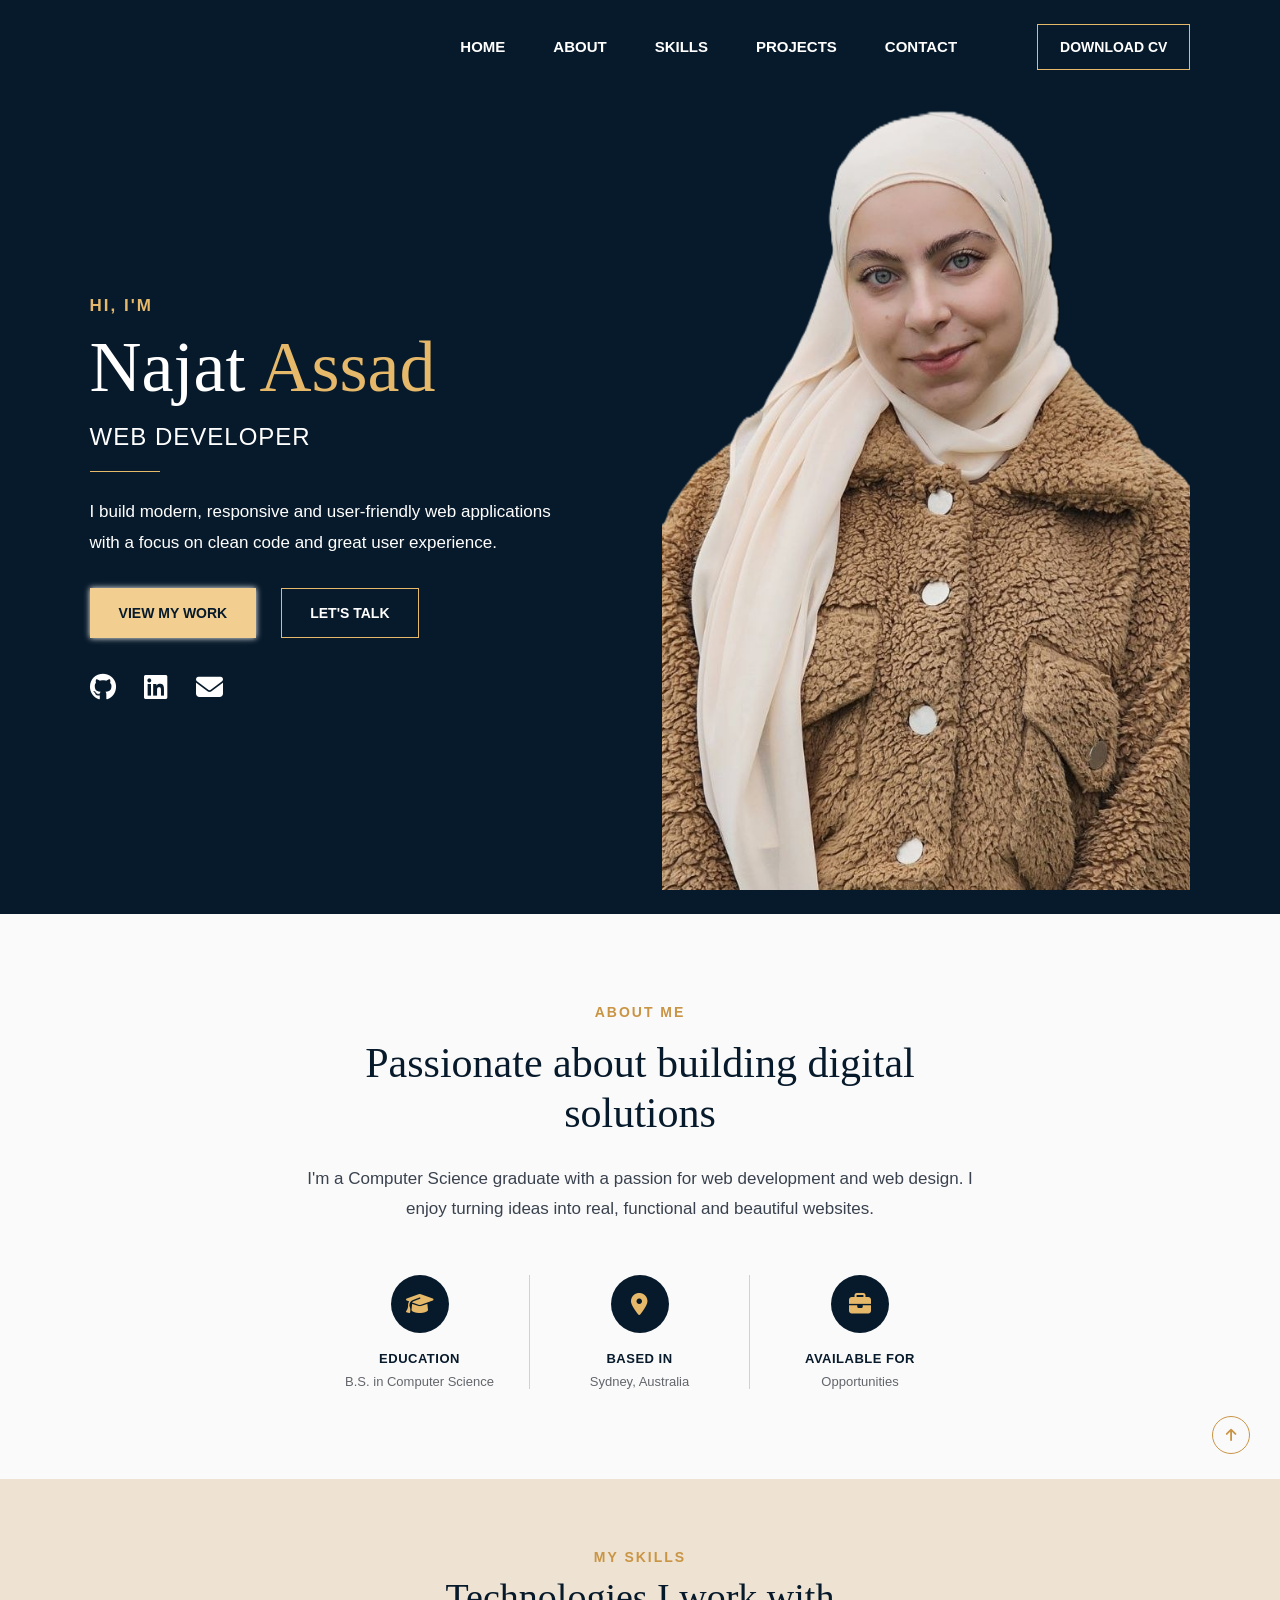
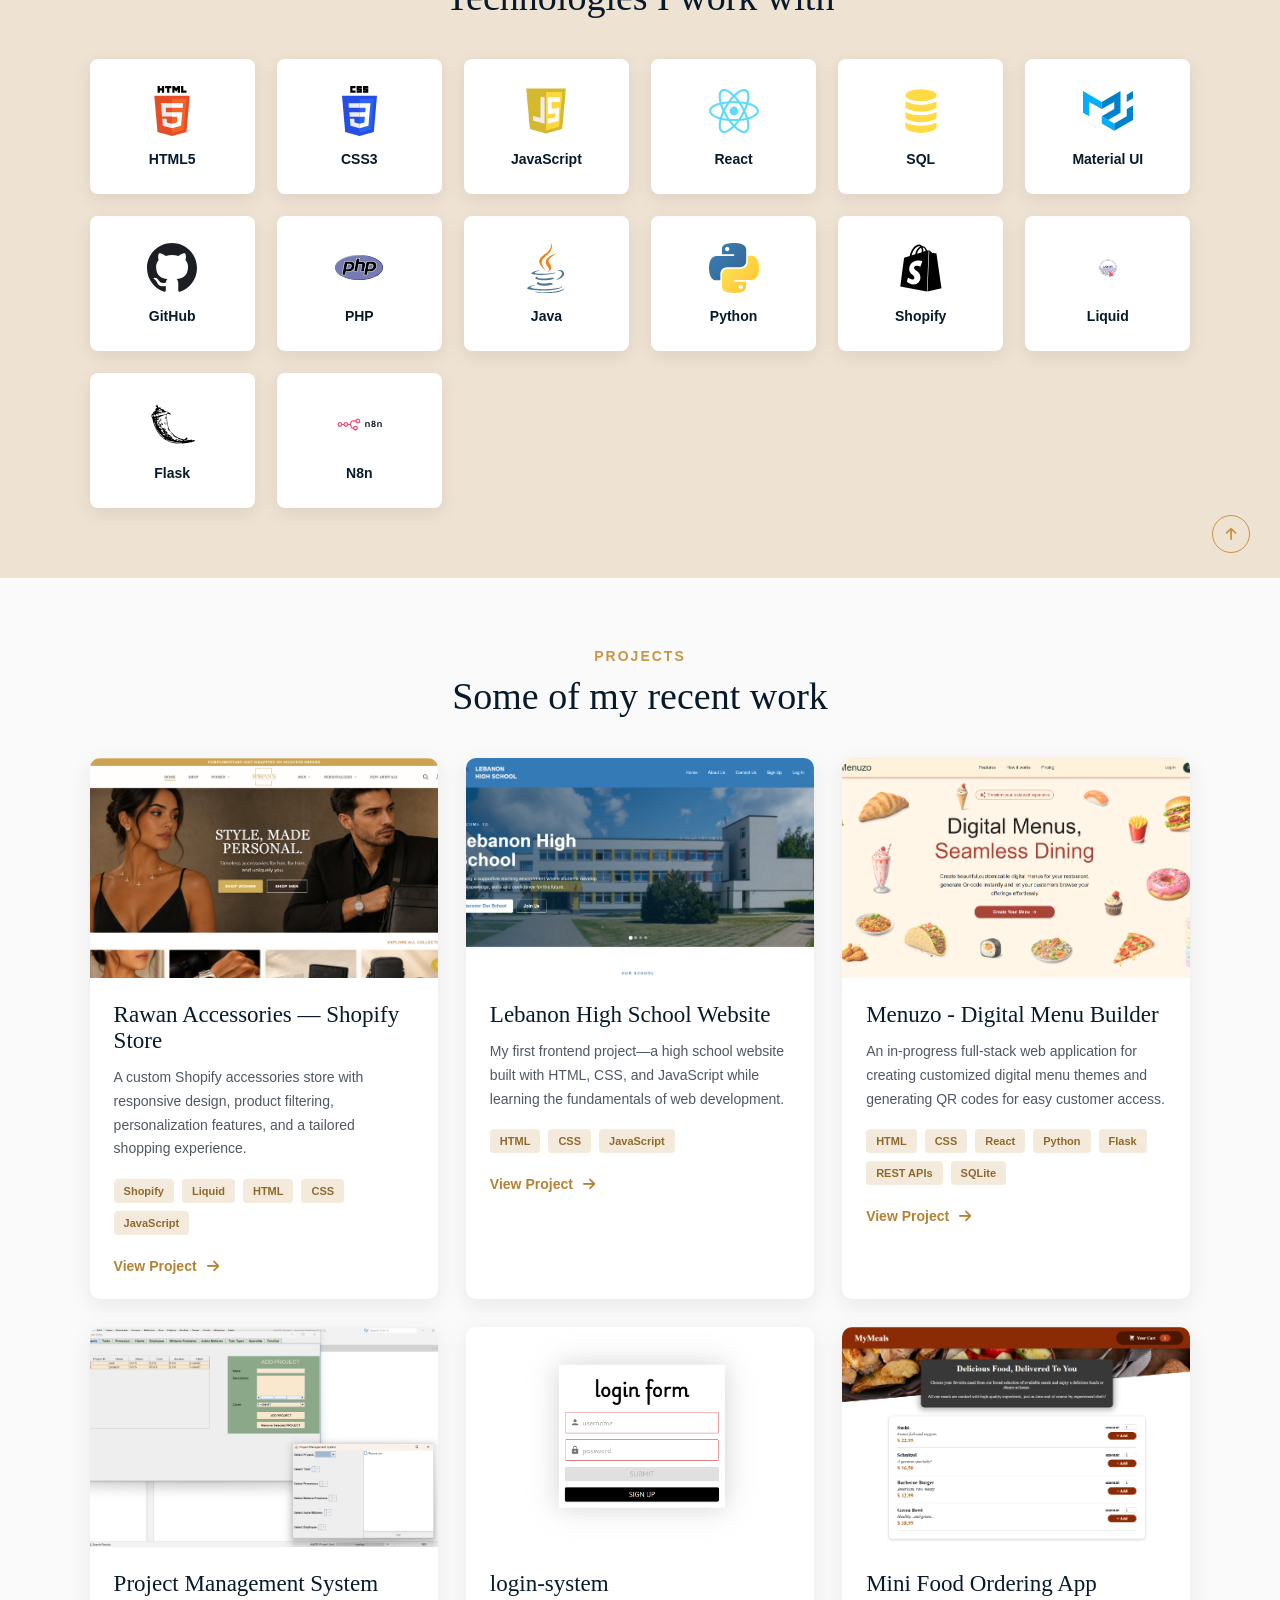
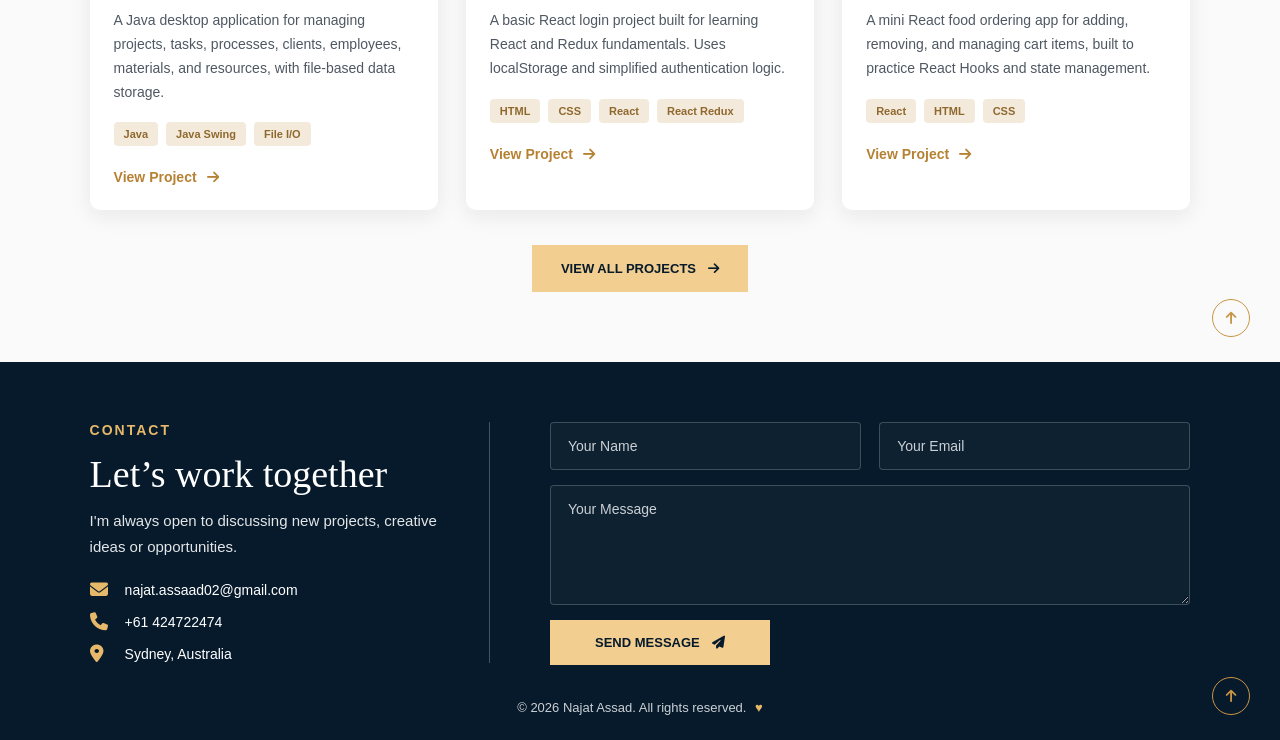
==== index.html @ 1785c4ba "add project" ====
<!DOCTYPE html>
<html lang="en">

<head>
    <meta charset="UTF-8">

    <meta name="viewport" content="width=device-width, initial-scale=1.0">

    <title>Najat Assad | Web Developer</title>

    <link rel="stylesheet" href="css/style.css">

    <link rel="stylesheet" href="https://cdnjs.cloudflare.com/ajax/libs/font-awesome/6.5.2/css/all.min.css">

    <script src="javascript/script.js" defer></script>
</head>

<body>

    <section class="hero" id="home">

        <nav class="navbar">

            <ul class="nav-links" id="navLinks">
                <li><a href="#home">Home</a></li>
                <li><a href="#about">About</a></li>
                <li><a href="#skills">Skills</a></li>
                <li><a href="#projects">Projects</a></li>
                <li><a href="#contact">Contact</a></li>
                <li class="mobile-cv">
                    <a href="assets/cv/Najat-Assad-CV.pdf" class="download-btn" download="Najat-Assad-CV.pdf">
                        Download CV
                    </a>
                </li>


            </ul>


            <a href="assets/cv/Najat-Assad-CV.pdf" class="download-btn desktop-cv" download="Najat-Assad-CV.pdf">
                Download CV
            </a>
            <button class="menu-toggle" id="menuToggle" aria-label="Open navigation menu">
                <i class="fa-solid fa-bars"></i>
            </button>
        </nav>


        <div class="hero-content">

            <div class="hero-text">

                <p class="intro">HI, I'M</p>

                <h1>
                    Najat <span>Assad</span>
                </h1>

                <h2>WEB DEVELOPER</h2>

                <div class="small-line"></div>

                <p class="hero-description">
                    I build modern, responsive and user-friendly
                    web applications with a focus on clean code
                    and great user experience.
                </p>

                <div class="hero-buttons">
                    <a href="#projects">View My Work</a>
                    <a href="#contact">Let's Talk</a>
                </div>

                <div class="social-links">
                    <a href="https://github.com/NajatAssaad" target="_blank" aria-label="GitHub">
                        <i class="fa-brands fa-github"></i>
                    </a>

                    <a href="https://www.linkedin.com/in/najat-assaad-ab8ab7291?utm_source=share&utm_campaign=share_via&utm_content=profile&utm_medium=android_app"
                        target="_blank" aria-label="LinkedIn">
                        <i class="fa-brands fa-linkedin"></i>
                    </a>

                    <a href="mailto:najat.assaad02@gmail.com" aria-label="Email">
                        <i class="fa-solid fa-envelope"></i>
                    </a>
                </div>

            </div>

            <div class="hero-image">
                <img src="assets/images/profile.png" alt="Najat Assad">
            </div>

        </div>

    </section>
    <section class="about" id="about">

        <div class="about-container">

            <p class="section-label">ABOUT ME</p>

            <h2>
                Passionate about building digital solutions
            </h2>

            <p class="about-description">
                I'm a Computer Science graduate with a passion for web development
                and web design. I enjoy turning ideas into real, functional and
                beautiful websites.
            </p>


            <div class="about-info">

                <div class="info-item">
                    <div class="info-icon">
                        <i class="fa-solid fa-graduation-cap"></i>
                    </div>

                    <h3>EDUCATION</h3>

                    <p>B.S. in Computer Science</p>
                </div>


                <div class="info-item">
                    <div class="info-icon">
                        <i class="fa-solid fa-location-dot"></i>
                    </div>

                    <h3>BASED IN</h3>

                    <p>Sydney, Australia</p>
                </div>


                <div class="info-item">
                    <div class="info-icon">
                        <i class="fa-solid fa-briefcase"></i>
                    </div>

                    <h3>AVAILABLE FOR</h3>

                    <p>Opportunities</p>
                </div>

            </div>

        </div>
        <a href="#home" class="back-to-top" aria-label="Back to top">
            <i class="fa-solid fa-arrow-up"></i>
        </a>
    </section>
    <section class="skills" id="skills">

        <div class="skills-container">

            <p class="section-label">MY SKILLS</p>

            <h2>Technologies I work with</h2>

            <div class="skills-grid">

                <div class="skill-card">
                    <img src="assets/logos/HTML5_logo_and_wordmark.svg" alt="HTML logo">
                    <p>HTML5</p>
                </div>

                <div class="skill-card">
                    <img src="assets/logos/CSS3_logo_and_wordmark.svg" alt="CSS logo">
                    <p>CSS3</p>
                </div>

                <div class="skill-card">
                    <img src="assets/logos/javascript.png" alt="JavaScript logo">
                    <p>JavaScript</p>
                </div>

                <div class="skill-card">
                    <img src="assets/logos/React-icon.svg" alt="React logo">
                    <p>React</p>
                </div>

                <div class="skill-card">
                    <img src="assets/logos/sql.svg" alt="SQL logo">
                    <p>SQL</p>
                </div>

                <div class="skill-card">
                    <img src="assets/logos/material-ui.svg" alt="Material UI logo">
                    <p>Material UI</p>
                </div>

                <div class="skill-card">
                    <img src="assets/logos/github.svg" alt="GitHub logo">
                    <p>GitHub</p>
                </div>

                <div class="skill-card">
                    <img src="assets/logos/PHP.svg" alt="PHP logo">
                    <p>PHP</p>
                </div>

                <div class="skill-card">
                    <img src="assets/logos/java.svg" alt="Java logo">
                    <p>Java</p>
                </div>

                <div class="skill-card">
                    <img src="assets/logos/Python.svg" alt="Python logo">
                    <p>Python</p>
                </div>

                <div class="skill-card">
                    <img src="assets/logos/shopify.svg" alt="Shopify logo">
                    <p>Shopify</p>
                </div>
                <div class="skill-card">
                    <img src="assets/logos/liquid.png" alt="Flask logo">
                    <p>Liquid</p>
                </div>
                <div class="skill-card">
                    <img src="assets/logos/Flask.svg" alt="Flask logo">
                    <p>Flask</p>
                </div>
                <div class="skill-card">
                    <img src="assets/logos/N8n.svg" alt="Flask logo">
                    <p>N8n</p>
                </div>


            </div>

        </div>
        <a href="#home" class="back-to-top" aria-label="Back to top">
            <i class="fa-solid fa-arrow-up"></i>
        </a>
    </section>
    <section class="projects" id="projects">

        <div class="projects-container">

            <p class="section-label">PROJECTS</p>

            <h2>Some of my recent work</h2>


            <div class="projects-grid">


                <article class="project-card">

                    <div class="project-image">
                        <img src="assets/images/projects/rawan.png" alt="Project name website preview">
                    </div>

                    <div class="project-content">

                        <h3>Rawan Accessories — Shopify Store</h3>

                        <p class="project-description">
                            A custom Shopify accessories store with responsive design, product filtering,
                            personalization features, and a tailored shopping experience.
                        </p>

                        <div class="project-technologies">
                            <span>Shopify</span>
                            <span>Liquid</span>
                            <span>HTML</span>
                            <span>CSS</span>
                            <span>JavaScript</span>
                        </div>

                        <a href="https://rawans-accessories-pcpd6wc5.myshopify.com/" class="project-link"
                            target="_blank">
                            View Project
                            <i class="fa-solid fa-arrow-right"></i>
                        </a>

                    </div>

                </article>

                <article class="project-card">

                    <div class="project-image">
                        <img src="assets/images/projects/Lebanon High School.png" alt="Project name website preview">
                    </div>

                    <div class="project-content">

                        <h3>Lebanon High School Website</h3>

                        <p class="project-description">
                            My first frontend project—a high school website built with HTML, CSS, and JavaScript while
                            learning the fundamentals of web development.
                        </p>

                        <div class="project-technologies">
                            <span>HTML</span>
                            <span>CSS</span>
                            <span>JavaScript</span>
                        </div>

                        <a href="https://najatassaad.github.io/LHS-project/" class="project-link" target="_blank">
                            View Project
                            <i class="fa-solid fa-arrow-right"></i>
                        </a>

                    </div>

                </article>

                <article class="project-card">

                    <div class="project-image">
                        <img src="assets/images/projects/menuzo.png" alt="Project name website preview">
                    </div>

                    <div class="project-content">

                        <h3>Menuzo - Digital Menu Builder</h3>

                        <p class="project-description">
                            An in-progress full-stack web application for creating customized digital menu themes and
                            generating QR codes for easy customer access.
                        </p>

                        <div class="project-technologies">
                            <span>HTML</span>
                            <span>CSS</span>
                            <span>React</span>
                            <span>Python</span>
                            <span>Flask</span>
                            <span>REST APIs</span>
                            <span>SQLite</span>
                        </div>

                        <a href="https://github.com/NajatAssaad/Menuzo" class="project-link" target="_blank">
                            View Project
                            <i class="fa-solid fa-arrow-right"></i>
                        </a>

                    </div>

                </article>
                <article class="project-card">

                    <div class="project-image">
                        <img src="assets/images/projects/project managment java.png" alt="Project name website preview">
                    </div>

                    <div class="project-content">

                        <h3>Project Management System</h3>

                        <p class="project-description">
                            A Java desktop application for managing projects, tasks, processes, clients, employees,
                            materials, and resources, with file-based data storage.
                        </p>

                        <div class="project-technologies">
                            <span>Java</span>
                            <span>Java Swing</span>
                            <span>File I/O</span>
                        </div>

                        <a href="https://github.com/NajatAssaad/project-management-system-java" class="project-link"
                            target="_blank">
                            View Project
                            <i class="fa-solid fa-arrow-right"></i>
                        </a>

                    </div>

                </article>
                <article class="project-card">

                    <div class="project-image">
                        <img src="assets/images/projects/login-system.png" alt="Project name website preview">
                    </div>

                    <div class="project-content">

                        <h3>login-system</h3>

                        <p class="project-description">
                            A basic React login project built for learning React and Redux fundamentals. Uses
                            localStorage and simplified authentication logic.
                        </p>

                        <div class="project-technologies">
                            <span>HTML</span>
                            <span>CSS</span>
                            <span>React</span>
                            <span>React Redux</span>
                        </div>

                        <a href="https://github.com/NajatAssaad/login-system" class="project-link" target="_blank">
                            View Project
                            <i class="fa-solid fa-arrow-right"></i>
                        </a>

                    </div>

                </article>
                <article class="project-card">

                    <div class="project-image">
                        <img src="assets/images/projects/Mini Food Ordering App.png" alt="Project name website preview">
                    </div>

                    <div class="project-content">

                        <h3>Mini Food Ordering App</h3>

                        <p class="project-description">
                            A mini React food ordering app for adding, removing, and managing cart items, built to
                            practice React Hooks and state management.
                        </p>

                        <div class="project-technologies">
                            <span>React</span>
                            <span>HTML</span>
                            <span>CSS</span>
                        </div>

                        <a href="https://github.com/NajatAssaad/react-food-ordering-app-practice" class="project-link"
                            target="_blank">
                            View Project
                            <i class="fa-solid fa-arrow-right"></i>
                        </a>

                    </div>

                </article>
            </div>


            <div class="all-projects">
                <a href="https://github.com/NajatAssaad">
                    View All Projects
                    <i class="fa-solid fa-arrow-right"></i>
                </a>
            </div>

        </div>
        <a href="#home" class="back-to-top" aria-label="Back to top">
            <i class="fa-solid fa-arrow-up"></i>
        </a>
    </section>
    <footer class="footer" id="contact">

        <div class="footer-container">

            <div class="footer-content">

                <div class="contact-info">

                    <p class="section-label">CONTACT</p>

                    <h2>Let’s work together</h2>

                    <p class="contact-description">
                        I'm always open to discussing new projects,
                        creative ideas or opportunities.
                    </p>

                    <div class="contact-details">

                        <p>
                            <i class="fa-solid fa-envelope"></i>
                            <a href="mailto:YOUR_EMAIL">najat.assaad02@gmail.com</a>
                        </p>

                        <p>
                            <i class="fa-solid fa-phone"></i>
                            <a href="tel:YOUR_PHONE">+61 424722474</a>
                        </p>

                        <p>
                            <i class="fa-solid fa-location-dot"></i>
                            Sydney, Australia
                        </p>

                    </div>

                </div>


                <div class="contact-form-wrapper">

                    <form class="contact-form" action="https://formspree.io/f/moeaddvk" method="POST">

                        <div class="form-row">

                            <input type="text" name="name" placeholder="Your Name" required>

                            <input type="email" name="email" placeholder="Your Email" required>

                        </div>

                        <textarea name="message" placeholder="Your Message" required></textarea>

                        <button type="submit">
                            Send Message
                            <i class="fa-solid fa-paper-plane"></i>
                        </button>

                    </form>

                </div>

            </div>


            <div class="footer-bottom">

                <p>
                    © 2026 Najat Assad. All rights reserved.
                    <span>♥</span>
                </p>

            </div>

        </div>
        <a href="#home" class="back-to-top" aria-label="Back to top">
            <i class="fa-solid fa-arrow-up"></i>
        </a>
    </footer>
</body>

</html>
---- css/style.css ----
/* =========================
   GLOBAL
========================= */

* {
    margin: 0;
    padding: 0;
    box-sizing: border-box;
}

html {
    scroll-behavior: smooth;
}

body {
    font-family: Arial, sans-serif;
}

a {
    text-decoration: none;
    color: inherit;
}


/* =========================
   HERO SECTION
========================= */

.hero {
    min-height: 100vh;
    background: #071a2b;
    padding: 24px 7%;
}


/* =========================
   NAVBAR
========================= */

.navbar {
    display: flex;
    justify-content: space-between;
    align-items: center;
    max-width: 1300px;
    margin: 0 auto;
}

.nav-links {
    display: flex;
    align-items: center;
    gap: 48px;
    list-style: none;
    margin-left: auto;
    margin-right: 80px;
}

.nav-links a {
    position: relative;
    font-size: 15px;
    font-weight: 600;
    text-transform: uppercase;
    color: white;
    padding-bottom: 10px;
    transition: color 0.3s ease;
}

.nav-links a:hover {
    color: #e6b86a;
}

/* underline animation */

.nav-links a::after {
    content: "";
    position: absolute;
    left: 0;
    bottom: 0;
    width: 0;
    height: 2px;
    background: #e6b86a;
    transition: width 0.3s ease;
}

.nav-links a:hover::after {
    width: 100%;
}


/* =========================
   DOWNLOAD CV BUTTON
========================= */

.download-btn {
    border: 1px solid #e6b86a;
    padding: 14px 22px;
    font-size: 14px;
    font-weight: 600;
    text-transform: uppercase;
    color: white;
    transition: background-color 0.3s ease, color 0.3s ease;
}

.download-btn:hover {
    background: #e6b86a;
    color: #071a2b;
}


/* =========================
   HERO CONTENT
========================= */

.hero-content {
    max-width: 1300px;
    margin: 40px auto 0;
    display: flex;
    justify-content: space-between;
    align-items: center;
    min-height: calc(100vh - 120px);
}


/* =========================
   HERO TEXT
========================= */

.hero-text {
    width: 47%;
    color: #ffff;
}

.intro {
    color: #e6b86a;
    font-size: 17px;
    font-weight: 600;
    letter-spacing: 2px;
    margin-bottom: 15px;
}

.hero-text h1 {
    font-family: Georgia, serif;
    font-size: 72px;
    font-weight: 500;
    line-height: 1;
    margin-bottom: 20px;
}

.hero-text h1 span {
    color: #e6b86a;
}

.hero-text h2 {
    font-size: 24px;
    font-weight: 500;
    letter-spacing: 1px;
    margin-bottom: 20px;
}

.small-line {
    width: 70px;
    height: 1px;
    background: #e6b86a;
    margin-bottom: 25px;
}

.hero-description {
    max-width: 480px;
    font-size: 17px;
    line-height: 1.8;
    margin-bottom: 30px;
}


/* =========================
   HERO BUTTONS
========================= */

.hero-buttons {
    display: flex;
    align-items: center;
    gap: 25px;
    margin-bottom: 35px;
}

.hero-buttons a {
    padding: 16px 28px;
    font-size: 14px;
    font-weight: 600;
    text-transform: uppercase;
    transition:
        background-color 0.3s ease,
        color 0.3s ease,
        transform 0.3s ease;
}


/* first button */

.hero-buttons a:first-child {
    background: #f2cf91;
    color: #071a2b;
    border: 1px solid #f2cf91;
    box-shadow: 0px 0px 6px 0px white;
}

.hero-buttons a:first-child:hover {
    background: #e6b86a;
    transform: translateY(-2px);
}


/* second button */

.hero-buttons a:last-child {
    border: 1px solid #e6b86a;
}

.hero-buttons a:last-child:hover {
    background: #e6b86a;
    color: #071a2b;

    transform: translateY(-2px);
}


/* =========================
   SOCIAL LINKS
========================= */

.social-links {
    display: flex;
    align-items: center;
    gap: 28px;
}

.social-links a {
    font-size: 27px;
    transition: color 0.3s ease, transform 0.3s ease;
}

.social-links a:hover {
    color: #e6b86a;
    transform: translateY(-3px);
}

/* =========================
   HERO IMAGE
========================= */

.hero-image {
    width: 48%;
    display: flex;
    justify-content: flex-end;
    align-items: flex-end;
    align-self: stretch;
}

.hero-image img {
    width: 100%;
    max-width: 590px;
    height: 100%;
    object-fit: cover;
    object-position: center top;
    display: block;
}

.menu-toggle {
    display: none;
}

.mobile-cv {
    display: none;
}


/* =========================
   ABOUT
========================= */

.about {
    background-color: #fbfafa;
    color: #071a2b;
    padding: 90px 7%;
}

.about-container {
    max-width: 900px;
    margin: 0 auto;
    text-align: center;
}


/* ABOUT LABEL */

.section-label {
    color: #c99545;
    font-size: 14px;
    font-weight: 600;
    letter-spacing: 2px;
    margin-bottom: 18px;
}


/* ABOUT HEADING */

.about h2 {
    max-width: 700px;
    margin: 0 auto 25px;
    font-family: Georgia, serif;
    font-size: 42px;
    font-weight: 500;
    line-height: 1.2;
}


/* DESCRIPTION */

.about-description {
    max-width: 700px;
    margin: 0 auto 50px;
    font-size: 17px;
    line-height: 1.8;
    color: #39424e;
}


/* =========================
   ABOUT INFORMATION
========================= */

.about-info {
    display: flex;
    justify-content: center;
    align-items: stretch;
}

.info-item {
    width: 220px;
    padding: 0 30px;
}


/* DIVIDERS */

.info-item:not(:last-child) {
    border-right: 1px solid #d8d0c4;
}


/* ICON CIRCLE */

.info-icon {
    width: 58px;
    height: 58px;
    margin: 0 auto 18px;
    display: flex;
    justify-content: center;
    align-items: center;
    background-color: #071a2b;
    color: #e6b86a;
    border-radius: 50%;
    font-size: 22px;
}


/* INFORMATION TEXT */

.info-item h3 {
    font-size: 13px;
    letter-spacing: 0.5px;
    margin-bottom: 8px;
}

.info-item p {
    font-size: 13px;
    color: #62666c;
}

/* =========================
   SKILLS SECTION
========================= */

.skills {
    background-color: #eee2d2;
    color: #071a2b;
    padding: 70px 7%;
}

.skills-container {
    max-width: 1200px;
    margin: 0 auto;
    text-align: center;
}


/* =========================
   SKILLS HEADING
========================= */

.skills .section-label {
    color: #c99545;
    font-size: 14px;
    font-weight: 600;
    letter-spacing: 2px;
    margin-bottom: 10px;
}

.skills h2 {
    font-family: Georgia, serif;
    font-size: 38px;
    font-weight: 500;
    margin-bottom: 40px;
}


/* =========================
   SKILLS GRID
========================= */

.skills-grid {
    display: grid;
    grid-template-columns: repeat(6, 1fr);
    gap: 22px;
}


/* =========================
   SKILL CARD
========================= */

.skill-card {
    min-height: 135px;
    background-color: #ffffff;
    border-radius: 8px;
    padding: 20px 15px;
    display: flex;
    flex-direction: column;
    justify-content: center;
    align-items: center;
    gap: 15px;
    box-shadow: 0 5px 18px rgba(7, 26, 43, 0.08);
    transition: transform 0.3s ease, box-shadow 0.3s ease;
}


/* CARD HOVER */

.skill-card:hover {
    transform: translateY(-6px);
    box-shadow: 0 10px 25px rgba(7, 26, 43, 0.15);
}


/* =========================
   TECHNOLOGY LOGOS
========================= */

.skill-card img {
    width: 50px;
    height: 50px;
    object-fit: contain;
    display: block;
}


/* =========================
   TECHNOLOGY NAME
========================= */

.skill-card p {
    color: #071a2b;
    font-size: 14px;
    font-weight: 600;
    margin: 0;
}

/* =========================
   PROJECTS
========================= */

.projects {
    background-color: #fbfafa;
    color: #071a2b;
    padding: 70px 7%;
}

.projects-container {
    max-width: 1200px;
    margin: 0 auto;
    text-align: center;
}


/* =========================
   PROJECTS HEADING
========================= */

.projects .section-label {
    margin-bottom: 10px;
}

.projects h2 {
    font-family: Georgia, serif;
    font-size: 38px;
    font-weight: 500;
    margin-bottom: 40px;
}


/* =========================
   PROJECTS GRID
========================= */

.projects-grid {
    display: grid;
    grid-template-columns: repeat(3, 1fr);
    gap: 28px;
    text-align: left;
}

/* =========================
   PROJECT CARD
========================= */

.project-card {
    background-color: #ffffff;
    border-radius: 10px;
    overflow: hidden;
    box-shadow: 0 6px 22px rgba(7, 26, 43, 0.08);
    transition: transform 0.3s ease, box-shadow 0.3s ease;
}

.project-card:hover {
    transform: translateY(-6px);
    box-shadow: 0 12px 30px rgba(7, 26, 43, 0.14);
}


/* =========================
   PROJECT IMAGE
========================= */

.project-image {
    width: 100%;
    height: 220px;
    overflow: hidden;
}

.project-image img {
    width: 100%;
    height: 100%;
    object-fit: cover;
    display: block;
    transition: transform 0.4s ease;
}

.project-card:hover .project-image img {
    transform: scale(1.04);
}


/* =========================
   PROJECT CONTENT
========================= */

.project-content {
    padding: 24px;
}

.project-content h3 {
    font-family: Georgia, serif;
    font-size: 23px;
    font-weight: 500;
    margin-bottom: 12px;
}

.project-description {
    color: #4f5862;
    font-size: 14px;
    line-height: 1.7;
    margin-bottom: 18px;
}


/* =========================
   TECHNOLOGIES
========================= */

.project-technologies {
    display: flex;
    flex-wrap: wrap;
    gap: 8px;
    margin-bottom: 22px;
}

.project-technologies span {
    background-color: #f3eadc;
    color: #8f682d;
    padding: 6px 10px;
    border-radius: 4px;
    font-size: 11px;
    font-weight: 600;
}


/* =========================
   VIEW PROJECT
========================= */

.project-link {
    display: inline-flex;
    align-items: center;
    gap: 10px;
    color: #b68132;
    font-size: 14px;
    font-weight: 600;
    transition: color 0.3s ease;
}

.project-link i {
    transition: transform 0.3s ease;
}

.project-link:hover {
    color: #071a2b;
}

.project-link:hover i {
    transform: translateX(5px);
}


/* =========================
   VIEW ALL PROJECTS
========================= */

.all-projects {
    margin-top: 35px;
}

.all-projects a {
    display: inline-flex;
    align-items: center;
    gap: 12px;
    background-color: #f2cf91;
    color: #071a2b;
    padding: 15px 28px;
    font-size: 13px;
    font-weight: 600;
    text-transform: uppercase;
    border: 1px solid #f2cf91;
    transition: background-color 0.3s ease, transform 0.3s ease;
}

.all-projects a:hover {
    background-color: #e6b86a;
    transform: translateY(-2px);
}

.all-projects i {
    transition: transform 0.3s ease;
}

.all-projects a:hover i {
    transform: translateX(4px);
}

/* =========================
   FOOTER / CONTACT
========================= */

.footer {
    background-color: #071a2b;
    color: white;
    padding: 60px 7% 25px;
}

.footer-container {
    max-width: 1200px;
    margin: 0 auto;
}

/* =========================
   FOOTER CONTENT
========================= */

.footer-content {
    display: grid;
    grid-template-columns: 1fr 1.6fr;
    gap: 60px;
    align-items: start;
}


/* =========================
   CONTACT INFO
========================= */

.contact-info {
    padding-right: 50px;
    border-right: 1px solid rgba(255, 255, 255, 0.25);
}

.footer .section-label {
    color: #e6b86a;

    margin-bottom: 14px;
}

.contact-info h2 {
    font-family: Georgia, serif;

    font-size: 38px;
    font-weight: 500;

    margin-bottom: 12px;
}

.contact-description {
    max-width: 400px;

    font-size: 15px;
    line-height: 1.7;

    color: #e3e6e8;

    margin-bottom: 22px;
}


/* =========================
   CONTACT DETAILS
========================= */

.contact-details {
    display: flex;
    flex-direction: column;

    gap: 14px;
}

.contact-details p {
    display: flex;
    align-items: center;

    gap: 15px;

    font-size: 14px;
}

.contact-details i {
    width: 20px;

    color: #e6b86a;

    font-size: 18px;
}

.contact-details a {
    transition: color 0.3s ease;
}

.contact-details a:hover {
    color: #e6b86a;
}


/* =========================
   CONTACT FORM
========================= */

.contact-form {
    display: flex;
    flex-direction: column;

    gap: 15px;
}

.form-row {
    display: grid;

    grid-template-columns: 1fr 1fr;

    gap: 18px;
}

.contact-form input,
.contact-form textarea {
    width: 100%;

    background-color: rgba(255, 255, 255, 0.03);

    border: 1px solid rgba(255, 255, 255, 0.2);

    color: white;

    font-family: inherit;

    font-size: 14px;

    padding: 15px 17px;

    outline: none;

    border-radius: 4px;

    transition: border-color 0.3s ease;
}

.contact-form input:focus,
.contact-form textarea:focus {
    border-color: #e6b86a;
}

.contact-form input::placeholder,
.contact-form textarea::placeholder {
    color: #cbd0d5;
}

.contact-form textarea {
    min-height: 120px;

    resize: vertical;
}


/* =========================
   SEND BUTTON
========================= */

.contact-form button {
    width: 220px;

    display: inline-flex;
    justify-content: center;
    align-items: center;

    gap: 12px;

    background-color: #f2cf91;
    color: #071a2b;

    border: 1px solid #f2cf91;

    padding: 14px 20px;

    font-size: 13px;
    font-weight: 600;

    text-transform: uppercase;

    cursor: pointer;

    transition:
        background-color 0.3s ease,
        transform 0.3s ease;
}

.contact-form button:hover {
    background-color: #e6b86a;

    transform: translateY(-2px);
}


/* =========================
   FOOTER BOTTOM
========================= */

.footer-bottom {
    margin-top: 35px;

    text-align: center;
}

.footer-bottom p {
    font-size: 13px;

    color: #cbd0d5;
}

.footer-bottom span {
    color: #e6b86a;

    margin-left: 5px;
}

/* =========================
   BACK TO TOP ARROW
========================= */

.about,
.skills,
.projects,
.footer {
    position: relative;
}

.back-to-top {
    position: absolute;
    right: 30px;
    bottom: 25px;
    width: 38px;
    height: 38px;
    display: flex;
    align-items: center;
    justify-content: center;
    border: 1px solid #c99545;
    border-radius: 50%;
    color: #c99545;
    font-size: 14px;
    transition: background-color 0.3s ease, color 0.3s ease, transform 0.3s ease;
}

.back-to-top:hover {
    background-color: #c99545;
    color: #ffffff;
    transform: translateY(-3px);
}

body.menu-open {
    overflow: hidden;
}

@media (max-width: 768px) {

    .hero {
        min-height: 100vh;
        padding: 20px 24px 40px;
    }


    /* =========================
       NAVBAR
    ========================= */

    .navbar {
        width: 100%;
        position: relative;
        z-index: 1000;
    }

    .desktop-cv {
        display: none;
    }

    .menu-toggle {
        display: block;
        margin-left: auto;
        border: none;
        background: transparent;
        color: white;
        font-size: 28px;
        cursor: pointer;
        position: relative;
        z-index: 1100;
    }


    /* right-side mobile menu */

    .nav-links {
        position: fixed;
        top: 0;
        right: -100%;
        width: 100%;
        height: 100vh;
        background: #071a2b;
        flex-direction: column;
        align-items: flex-start;
        justify-content: space-evenly;
        padding: 40% 35px;
        margin: 0;
        transition: right 0.35s ease;
        box-shadow: -8px 0 25px rgba(0, 0, 0, 0.25);
        z-index: 1050;
        text-align: center;
    }

    .nav-links.active {
        right: 0;
    }

    .nav-links li {
        width: 100%;
    }

    .nav-links a {
        font-size: 20px;

    }

    .mobile-cv {
        display: block;
    }

    .mobile-cv .download-btn {
        width: 100%;
        text-align: center;
        display: block;
    }

    /* =========================
       HERO LAYOUT
    ========================= */

    .hero-content {
        min-height: auto;
        margin-top: 35px;
        display: flex;
        flex-direction: column;
        align-items: center;
        gap: 30px;
    }

    /* =========================
       IMAGE FIRST
    ========================= */

    .hero-image {
        width: 100%;
        order: 1;
        align-self: auto;
        display: flex;
        justify-content: center;
        align-items: center;
    }

    .hero-image img {
        width: 220px;
        height: 220px;
        border-radius: 50%;
        object-fit: cover;
        object-position: center top;
        border: 4px solid #e6b86a;
        max-width: none;
    }


    /* =========================
       TEXT UNDER IMAGE
    ========================= */

    .hero-text {
        width: 100%;
        order: 2;
        text-align: center;
    }

    .intro {
        font-size: 14px;
        margin-bottom: 10px;
    }

    .hero-text h1 {
        font-size: 46px;
        line-height: 1.1;
        margin-bottom: 14px;
    }

    .hero-text h2 {
        font-size: 18px;
        margin-bottom: 16px;
    }

    .small-line {
        margin: 0 auto 20px;
        width: 50px;
    }

    .hero-description {
        max-width: 100%;
        font-size: 15px;
        line-height: 1.7;
        margin-bottom: 25px;
    }


    /* =========================
       BUTTONS
    ========================= */

    .hero-buttons {
        justify-content: center;
        gap: 12px;
        margin-bottom: 28px;
    }

    .hero-buttons a {
        padding: 13px 18px;

        font-size: 12px;
    }


    /* =========================
       SOCIAL ICONS
    ========================= */

    .social-links {
        justify-content: center;
        gap: 24px;
    }

    .social-links a {
        font-size: 24px;
    }

    /* =========================
   ABOUT - MOBILE
========================= */

    .about {
        padding: 60px 24px;
    }

    .about-container {
        max-width: 100%;
    }


    /* LABEL */

    .section-label {
        font-size: 12px;
        letter-spacing: 1.5px;
        margin-bottom: 14px;
    }


    /* HEADING */

    .about h2 {
        max-width: 100%;
        font-size: 32px;
        line-height: 1.25;
        margin-bottom: 20px;
    }


    /* DESCRIPTION */

    .about-description {
        max-width: 100%;
        font-size: 15px;
        line-height: 1.7;
        margin-bottom: 40px;
    }


    /* INFO ITEMS */

    .about-info {
        flex-direction: column;
        align-items: center;
        gap: 30px;
    }

    .info-item {
        width: 100%;
        max-width: 280px;

        padding: 0 0 30px;
    }


    /* remove desktop vertical divider */

    .info-item:not(:last-child) {
        border-right: none;

        border-bottom: 1px solid #d8d0c4;
    }


    /* last item does not need bottom spacing */

    .info-item:last-child {
        padding-bottom: 0;
    }


    /* ICON */

    .info-icon {
        width: 54px;
        height: 54px;

        font-size: 20px;

        margin-bottom: 15px;
    }


    /* TEXT */

    .info-item h3 {
        font-size: 12px;
        margin-bottom: 7px;
    }

    .info-item p {
        font-size: 13px;
    }

    /* =========================
   SKILLS - MOBILE
========================= */

    .skills {
        padding: 64px 24px 90px;
    }

    .skills-container {
        max-width: 100%;
    }


    /* HEADING */

    .skills .section-label {
        font-size: 12px;
        letter-spacing: 1.5px;
        margin-bottom: 10px;
    }

    .skills h2 {
        font-size: 30px;
        line-height: 1.25;
        margin-bottom: 35px;
    }


    /* GRID */

    .skills-grid {
        grid-template-columns: repeat(2, 1fr);
        gap: 15px;
    }


    /* CARD */

    .skill-card {
        min-height: 120px;

        padding: 18px 10px;

        gap: 12px;
    }


    /* LOGOS */

    .skill-card img {
        width: 42px;
        height: 42px;
    }


    /* SKILL NAME */

    .skill-card p {
        font-size: 13px;
    }


    /* REMOVE HOVER MOVEMENT ON MOBILE */

    .skill-card:hover {
        transform: none;
    }

    /* =========================
   PROJECTS - MOBILE
========================= */

    .projects {
        padding: 60px 24px;
    }

    .projects-container {
        max-width: 100%;
    }


    /* HEADING */

    .projects .section-label {
        font-size: 12px;
        letter-spacing: 1.5px;
        margin-bottom: 10px;
    }

    .projects h2 {
        font-size: 30px;
        line-height: 1.25;
        margin-bottom: 35px;
    }


    /* GRID */

    .projects-grid {
        grid-template-columns: 1fr;
        gap: 22px;
    }


    /* PROJECT CARD */

    .project-card {
        border-radius: 8px;
    }


    /* IMAGE */

    .project-image {
        height: 200px;
    }

    .project-image img {
        object-fit: cover;
    }


    /* CONTENT */

    .project-content {
        padding: 20px;
    }

    .project-content h3 {
        font-size: 21px;
        margin-bottom: 10px;
    }

    .project-description {
        font-size: 14px;
        line-height: 1.6;
        margin-bottom: 16px;
    }


    /* TECHNOLOGIES */

    .project-technologies {
        gap: 7px;
        margin-bottom: 18px;
    }

    .project-technologies span {
        padding: 5px 9px;
        font-size: 10px;
    }


    /* VIEW PROJECT */

    .project-link {
        font-size: 13px;
    }


    /* VIEW ALL PROJECTS */

    .all-projects {
        margin-top: 30px;
    }

    .all-projects a {
        padding: 14px 22px;
        font-size: 12px;
    }


    /* REMOVE DESKTOP HOVER MOVEMENT */

    .project-card:hover {
        transform: none;
    }

    .project-card:hover .project-image img {
        transform: none;
    }

    /* =========================
   PROJECTS - MOBILE
========================= */

    .projects {
        padding: 60px 24px;
    }

    .projects-container {
        max-width: 100%;
    }


    /* HEADING */

    .projects .section-label {
        font-size: 12px;
        letter-spacing: 1.5px;
        margin-bottom: 10px;
    }

    .projects h2 {
        font-size: 30px;
        line-height: 1.25;
        margin-bottom: 35px;
    }


    /* GRID */

    .projects-grid {
        grid-template-columns: 1fr;
        gap: 22px;
    }


    /* PROJECT CARD */

    .project-card {
        border-radius: 8px;
    }


    /* IMAGE */

    .project-image {
        height: 200px;
    }

    .project-image img {
        object-fit: cover;
    }


    /* CONTENT */

    .project-content {
        padding: 20px;
    }

    .project-content h3 {
        font-size: 21px;
        margin-bottom: 10px;
    }

    .project-description {
        font-size: 14px;
        line-height: 1.6;
        margin-bottom: 16px;
    }


    /* TECHNOLOGIES */

    .project-technologies {
        gap: 7px;
        margin-bottom: 18px;
    }

    .project-technologies span {
        padding: 5px 9px;
        font-size: 10px;
    }


    /* VIEW PROJECT */

    .project-link {
        font-size: 13px;
    }


    /* VIEW ALL PROJECTS */

    .all-projects {
        margin-top: 30px;
    }

    .all-projects a {
        padding: 14px 22px;
        font-size: 12px;
    }


    /* REMOVE DESKTOP HOVER MOVEMENT */

    .project-card:hover {
        transform: none;
    }

    .project-card:hover .project-image img {
        transform: none;
    }

    /* =========================
   FOOTER / CONTACT - MOBILE
========================= */

    .footer {
        padding: 60px 24px 25px;
    }

    .footer-container {
        max-width: 100%;
    }


    /* =========================
   MAIN CONTENT
========================= */

    .footer-content {
        grid-template-columns: 1fr;

        gap: 35px;
    }


    /* =========================
   CONTACT INFORMATION
========================= */

    .contact-info {
        padding-right: 0;
        padding-bottom: 35px;

        border-right: none;
        border-bottom: 1px solid rgba(255, 255, 255, 0.25);

        text-align: center;
    }

    .footer .section-label {
        font-size: 12px;

        margin-bottom: 12px;
    }

    .contact-info h2 {
        font-size: 30px;
        line-height: 1.2;

        margin-bottom: 12px;
    }

    .contact-description {
        max-width: 400px;

        margin: 0 auto 25px;

        font-size: 14px;
        line-height: 1.7;
    }


    /* =========================
   CONTACT DETAILS
========================= */

    .contact-details {
        align-items: center;

        gap: 15px;
    }

    .contact-details p {
        font-size: 13px;

        gap: 12px;
    }

    .contact-details i {
        font-size: 16px;
    }


    /* =========================
   FORM
========================= */

    .contact-form {
        gap: 14px;
    }


    /* Name and Email become vertical */

    .form-row {
        grid-template-columns: 1fr;

        gap: 14px;
    }

    .contact-form input,
    .contact-form textarea {
        font-size: 13px;

        padding: 14px 15px;
    }

    .contact-form textarea {
        min-height: 130px;
    }


    /* =========================
   SEND BUTTON
========================= */

    .contact-form button {
        width: 100%;

        padding: 14px 20px;

        font-size: 12px;
    }


    /* remove desktop hover movement */

    .contact-form button:hover {
        transform: none;
    }


    /* =========================
   COPYRIGHT
========================= */

    .footer-bottom {
        margin-top: 30px;

        padding-top: 20px;

        border-top: 1px solid rgba(255, 255, 255, 0.15);
    }

    .footer-bottom p {
        font-size: 11px;

        line-height: 1.6;
    }
}
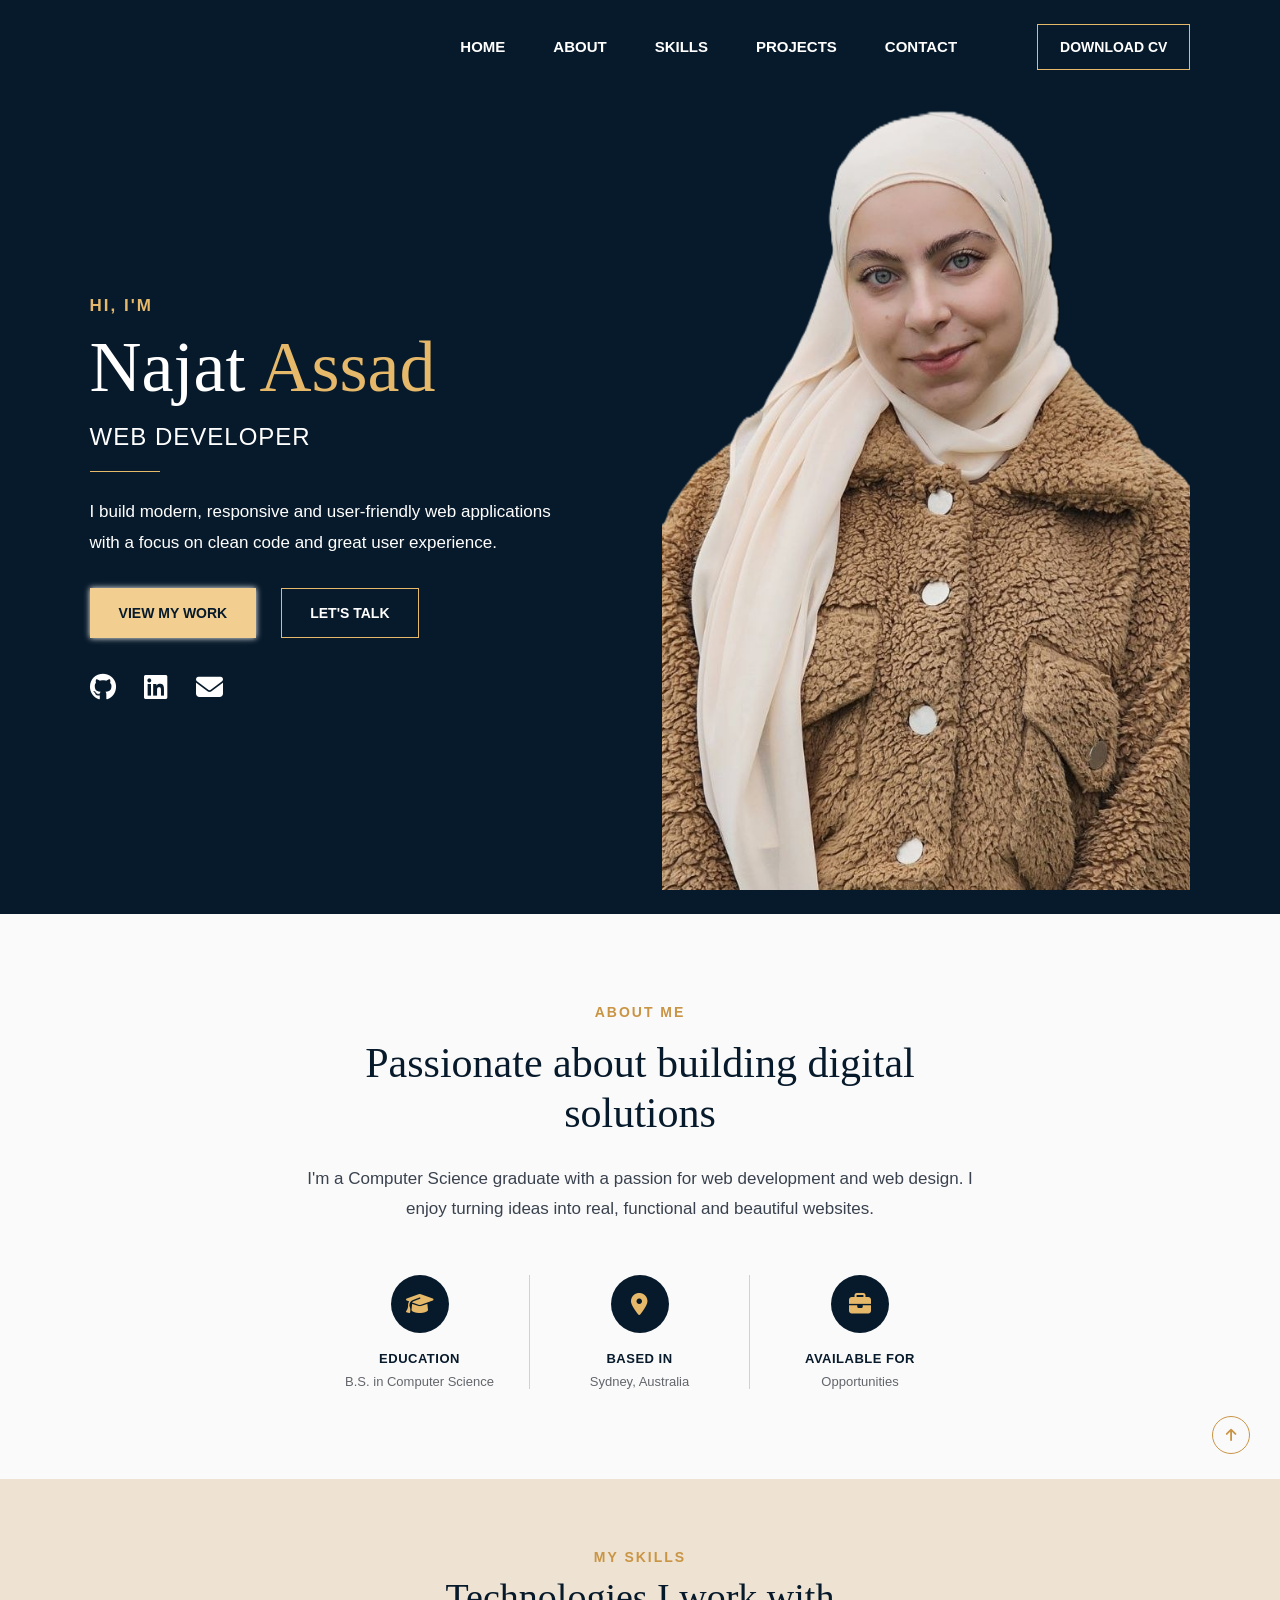
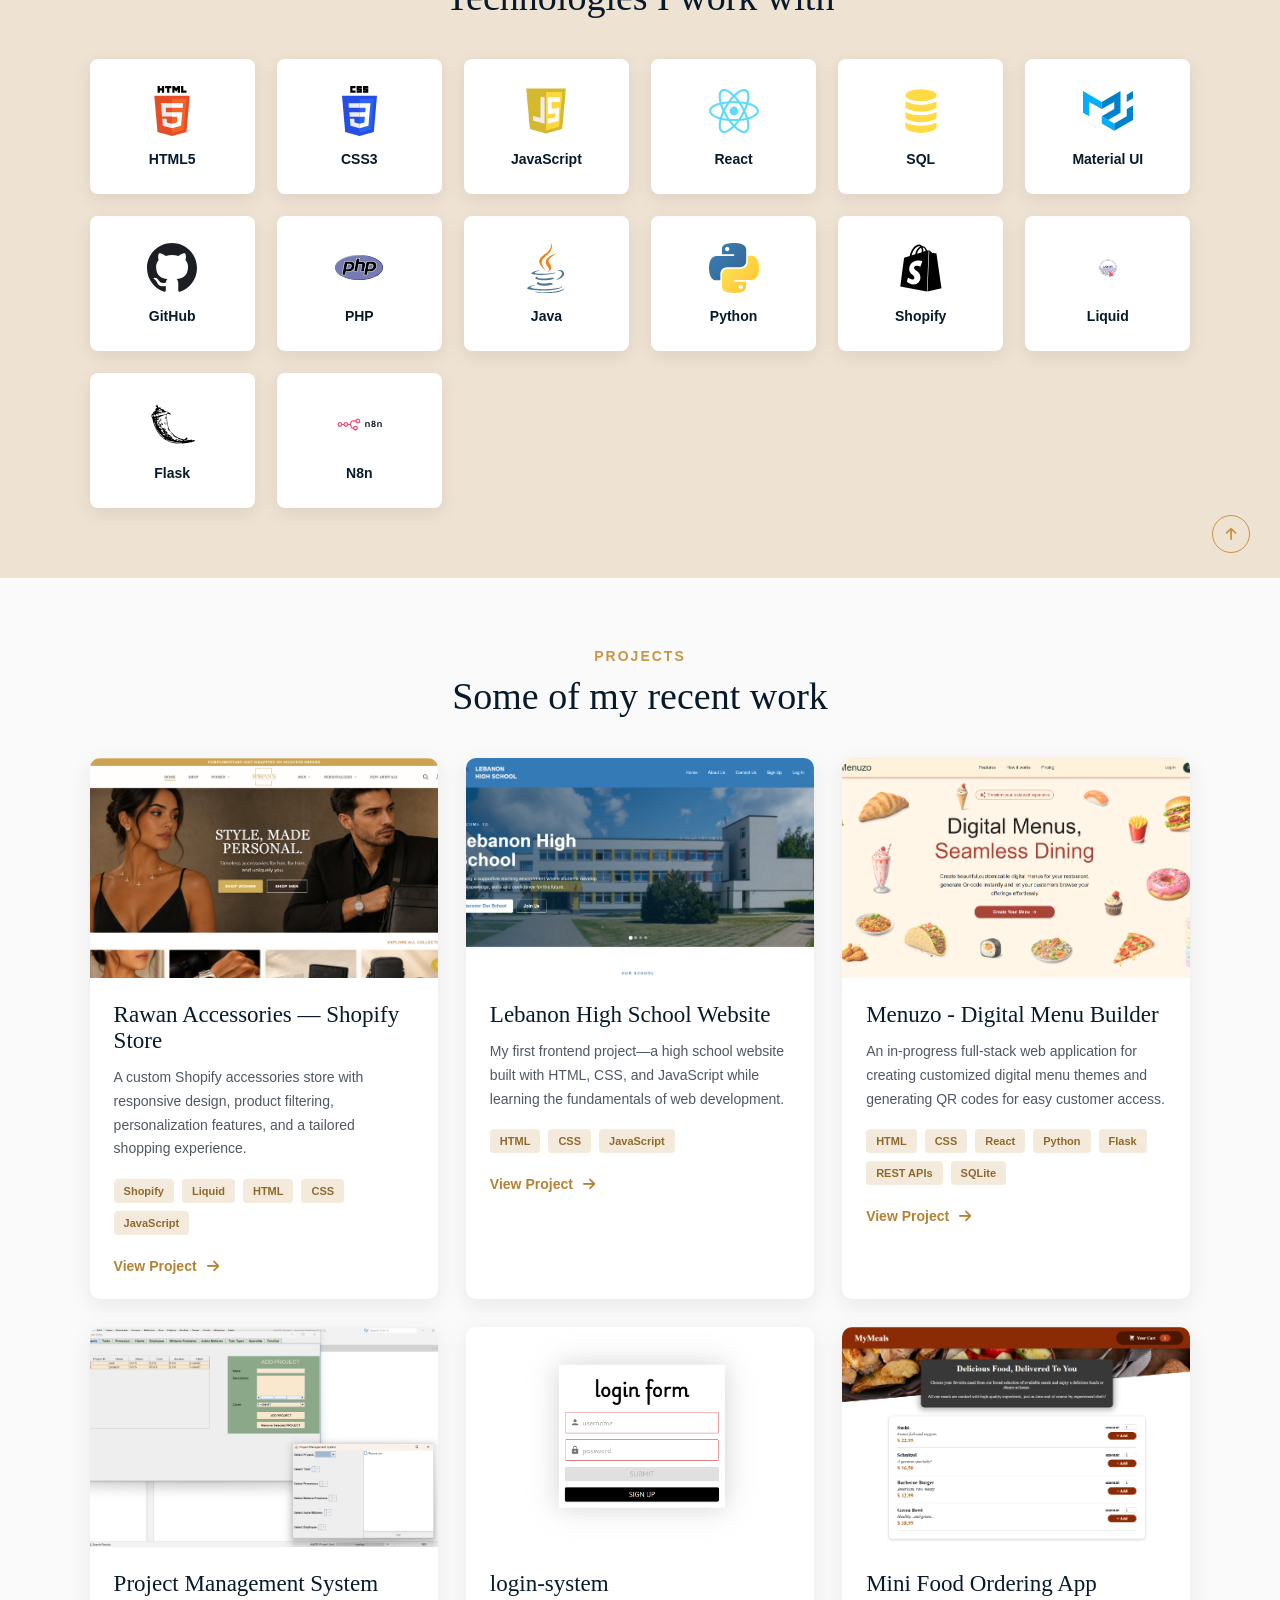
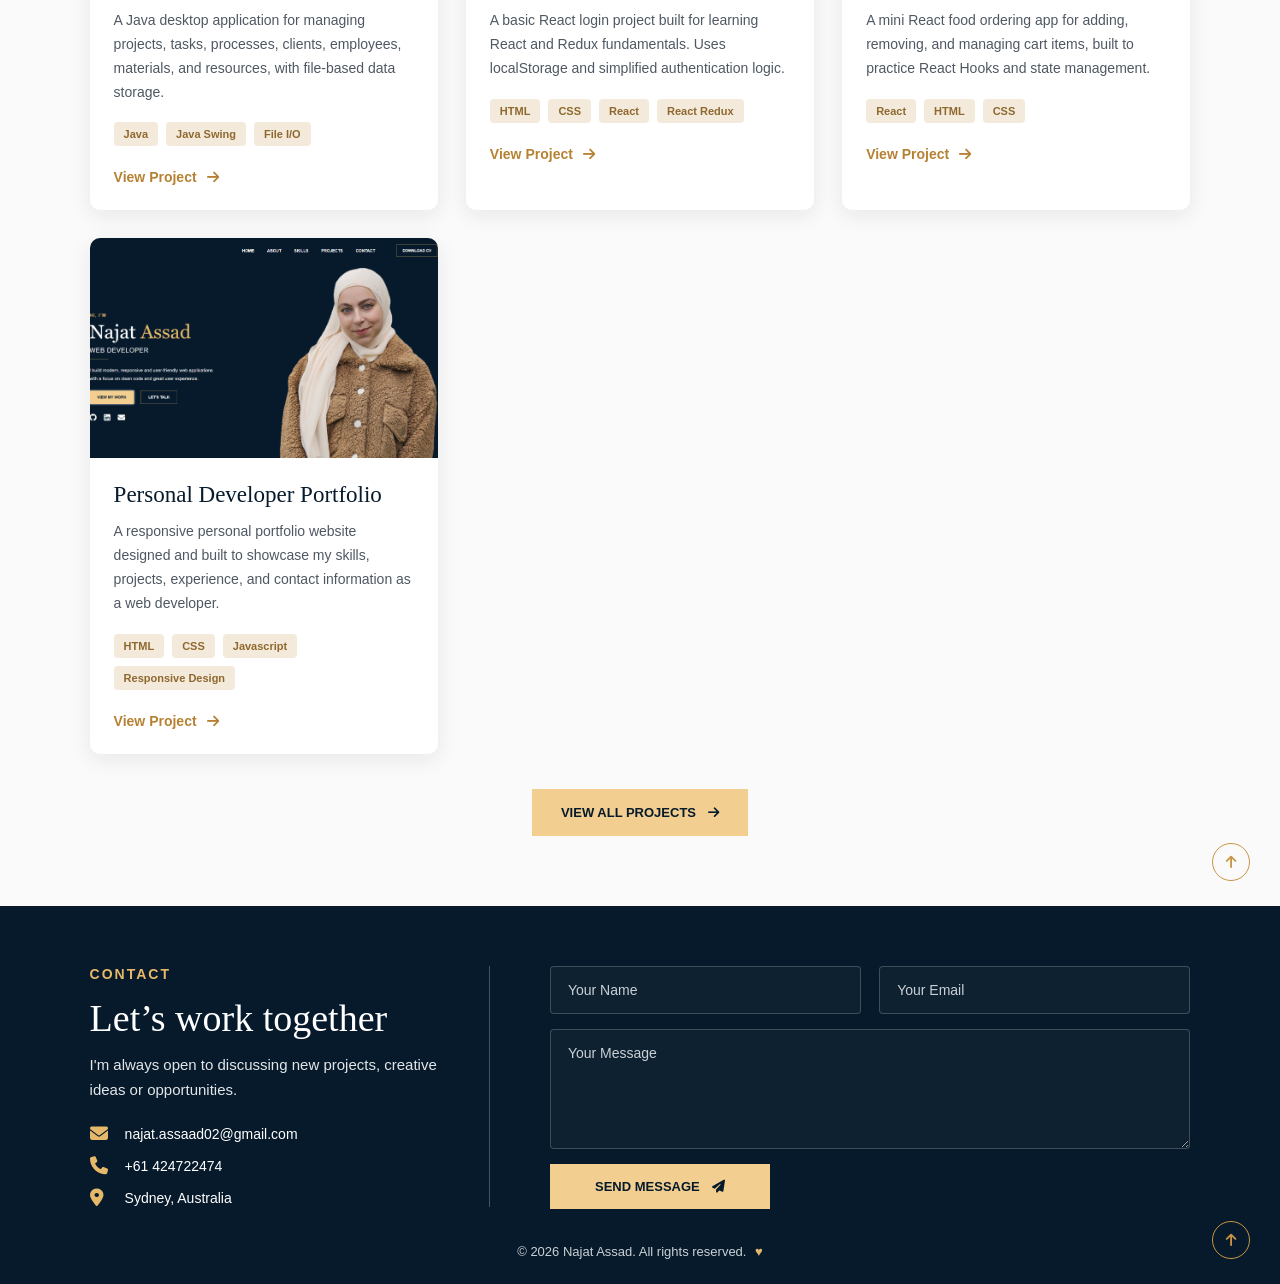
==== commit f578fe12: "add project" ====
--- a/index.html
+++ b/index.html
@@ -436,6 +436,37 @@
                     </div>
 
                 </article>
+                <article class="project-card">
+
+                    <div class="project-image">
+                        <img src="assets/images/projects/portfolio.png" alt="Project name website preview">
+                    </div>
+
+                    <div class="project-content">
+
+                        <h3>Personal Developer Portfolio</h3>
+
+                        <p class="project-description">
+                            A responsive personal portfolio website designed and built to showcase my skills, projects,
+                            experience, and contact information as a web developer.
+                        </p>
+
+                        <div class="project-technologies">
+                            <span>HTML</span>
+                            <span>CSS</span>
+                            <span>Javascript</span>
+                            <span>Responsive Design</span>
+                        </div>
+
+                        <a href="https://najatassaad.github.io/NajatAssaad-portfolio/" class="project-link"
+                            target="_blank">
+                            View Project
+                            <i class="fa-solid fa-arrow-right"></i>
+                        </a>
+
+                    </div>
+
+                </article>
             </div>
 
 
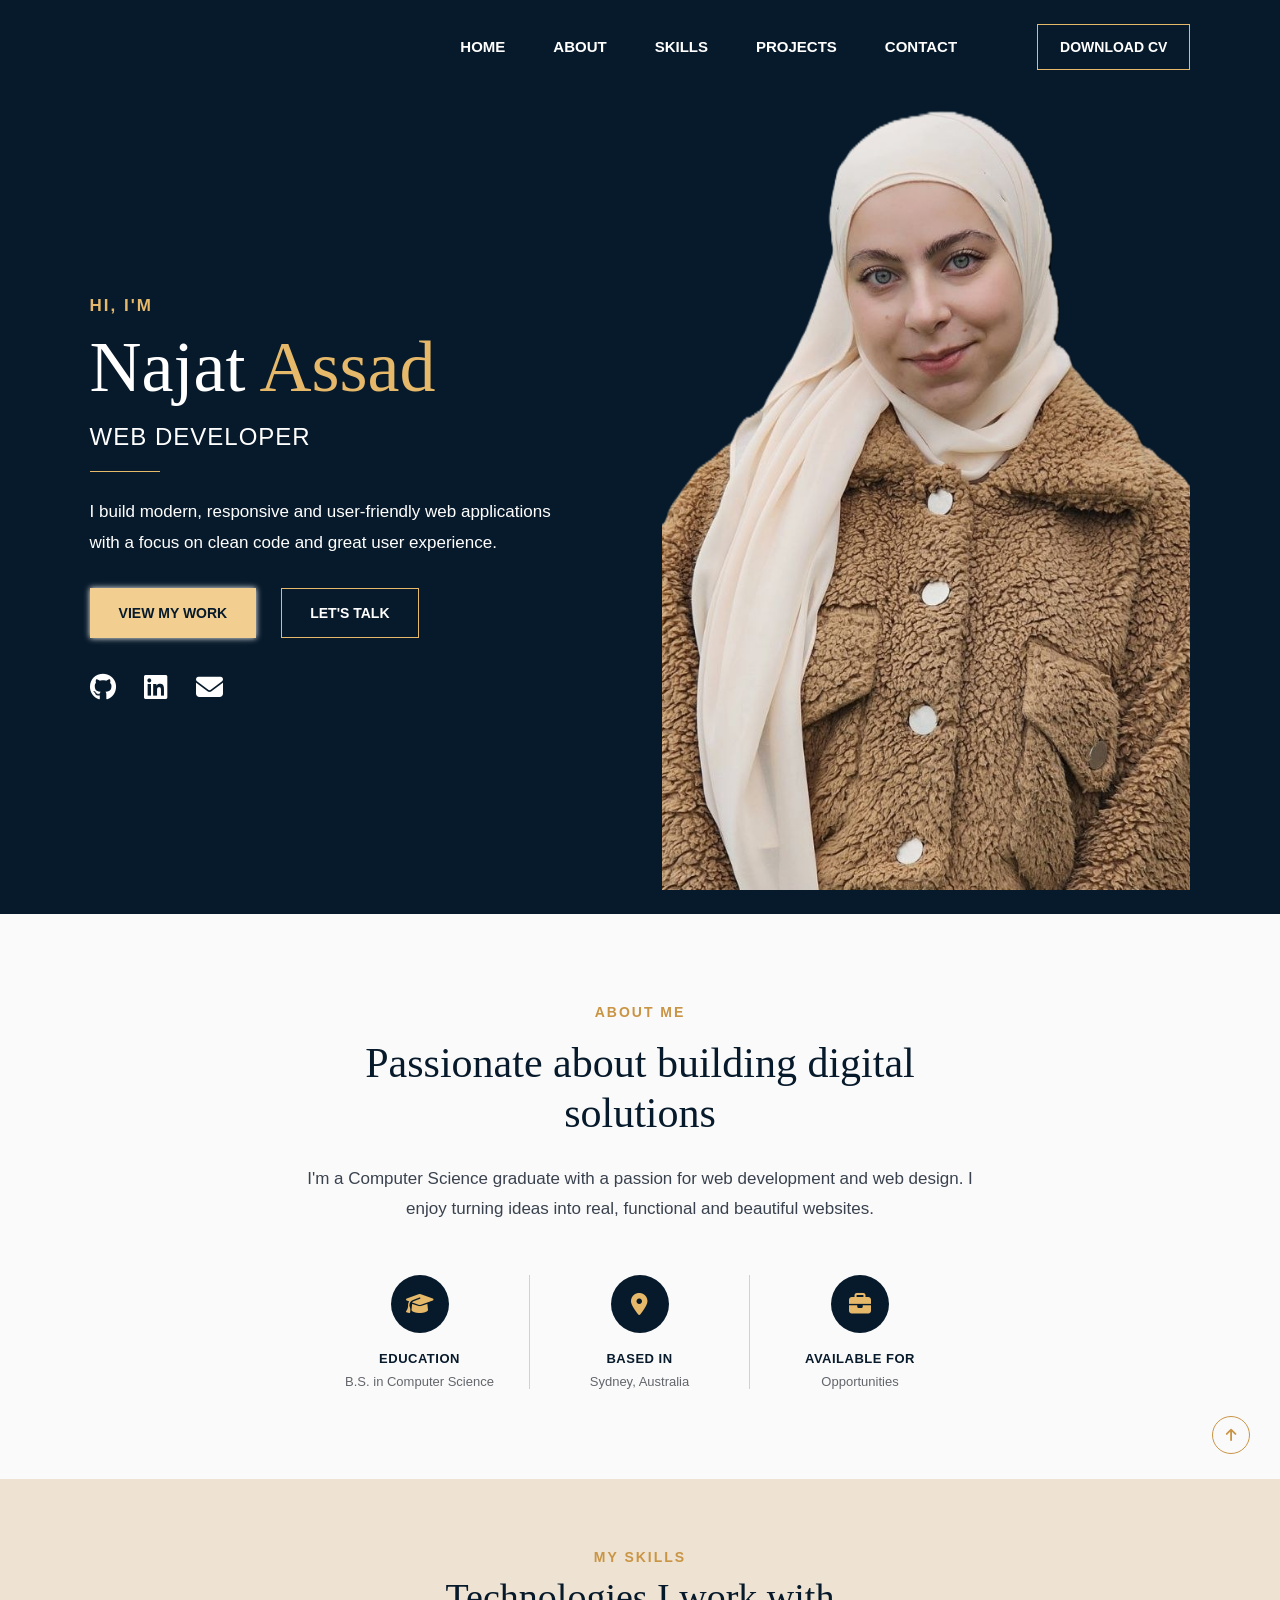
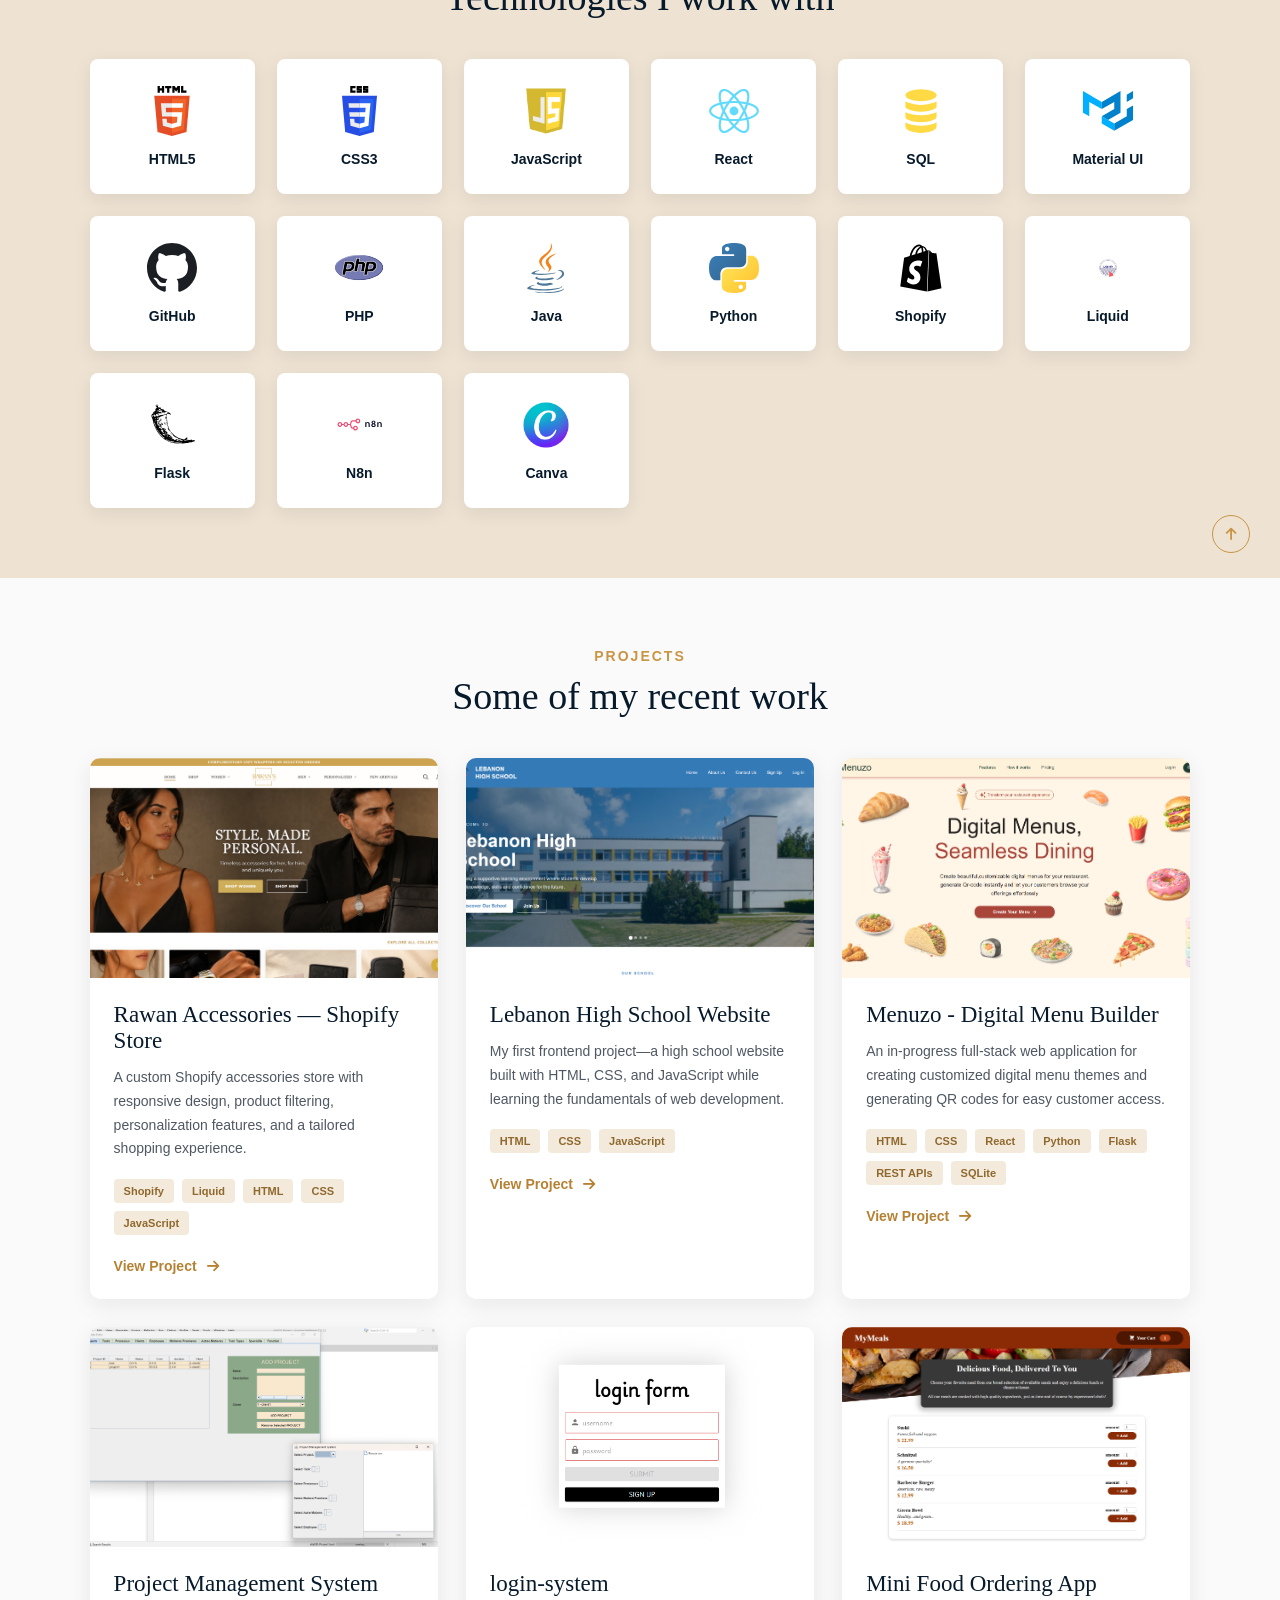
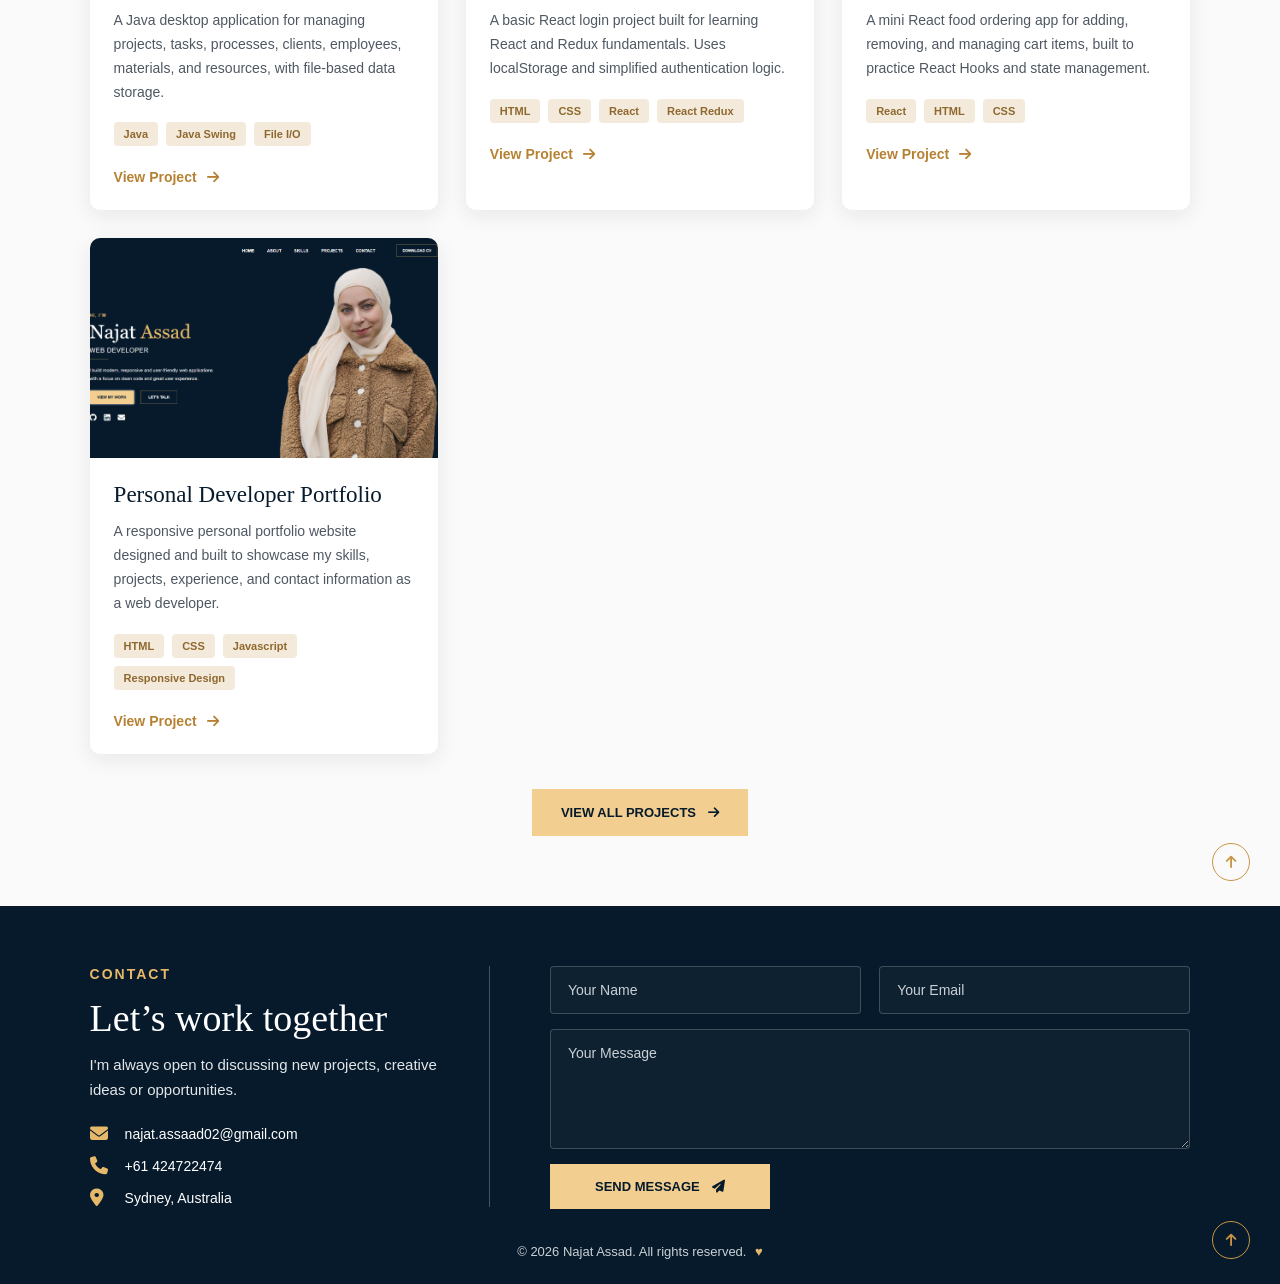
==== commit 9ceb32e0: "add canva" ====
--- a/index.html
+++ b/index.html
@@ -229,6 +229,10 @@
                     <img src="assets/logos/N8n.svg" alt="Flask logo">
                     <p>N8n</p>
                 </div>
+                <div class="skill-card">
+                    <img src="assets/logos/canva.png" alt="Flask logo">
+                    <p>Canva</p>
+                </div>
 
 
             </div>
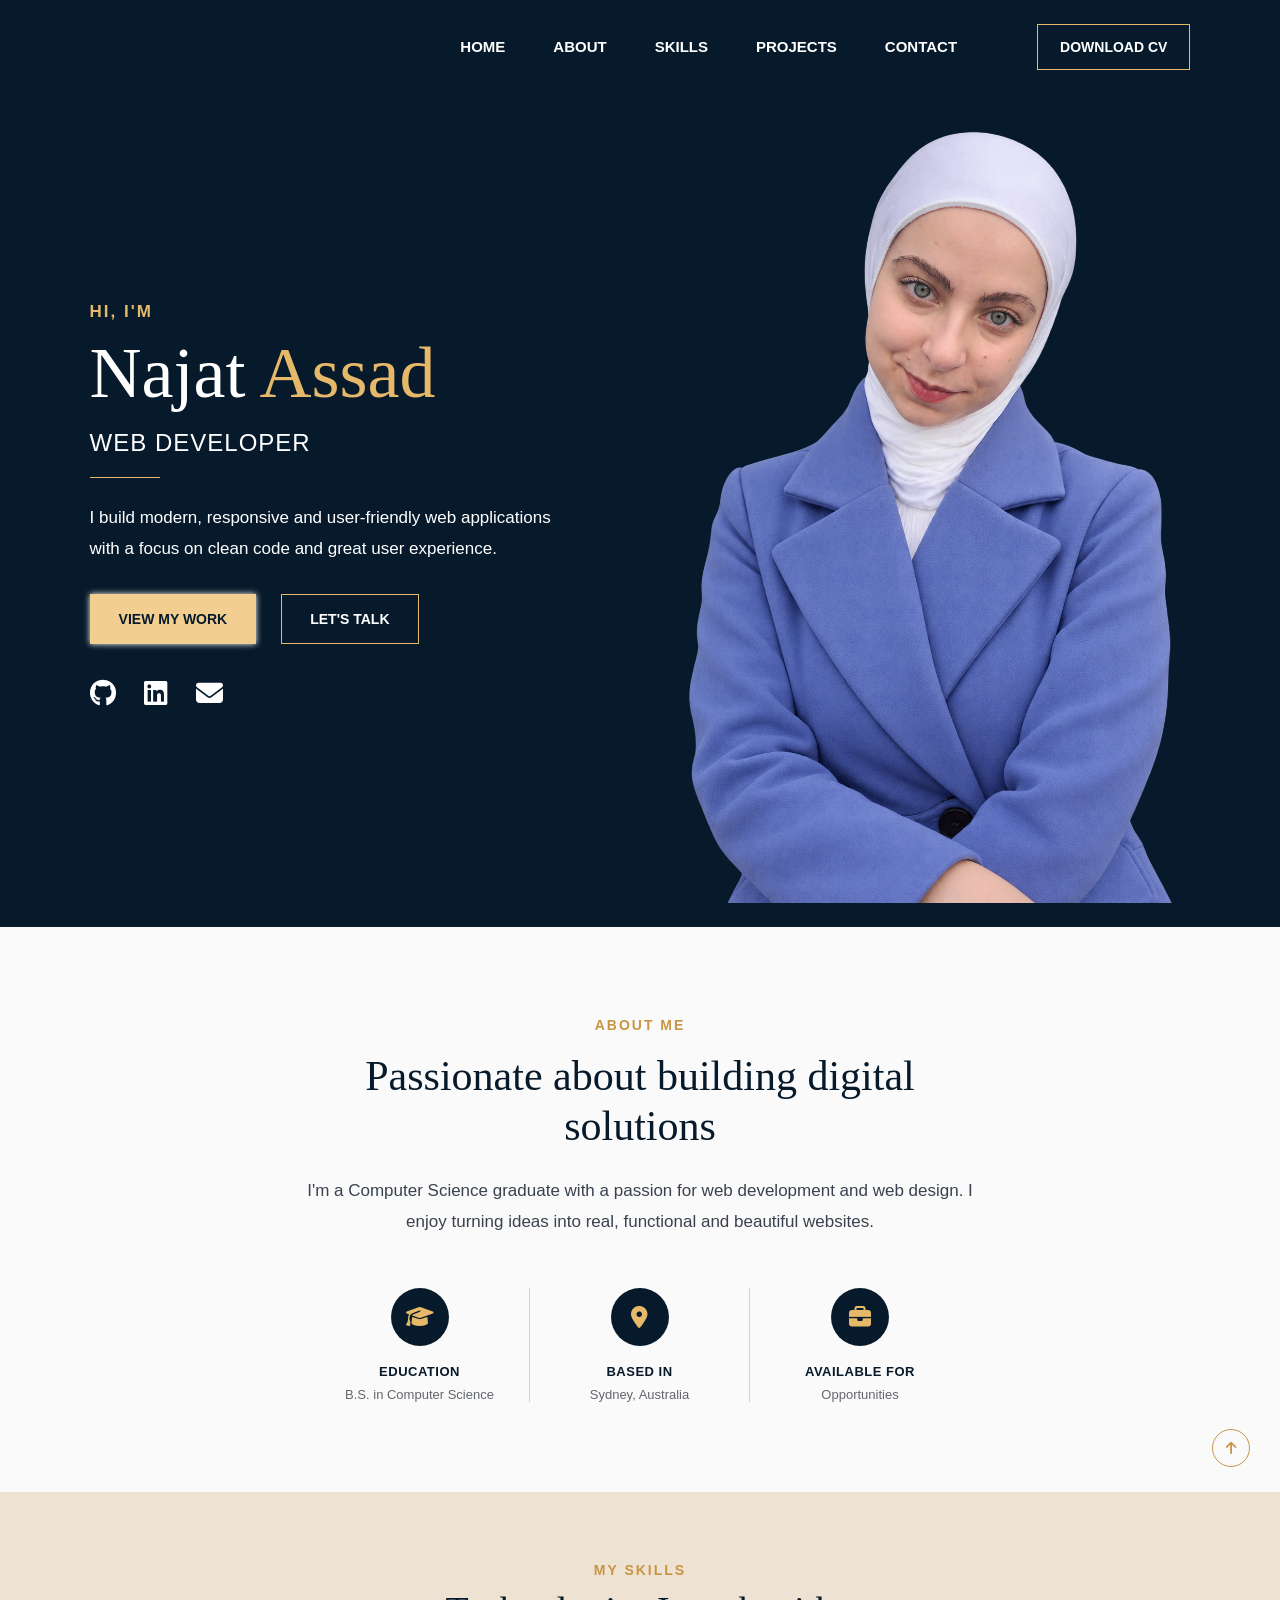
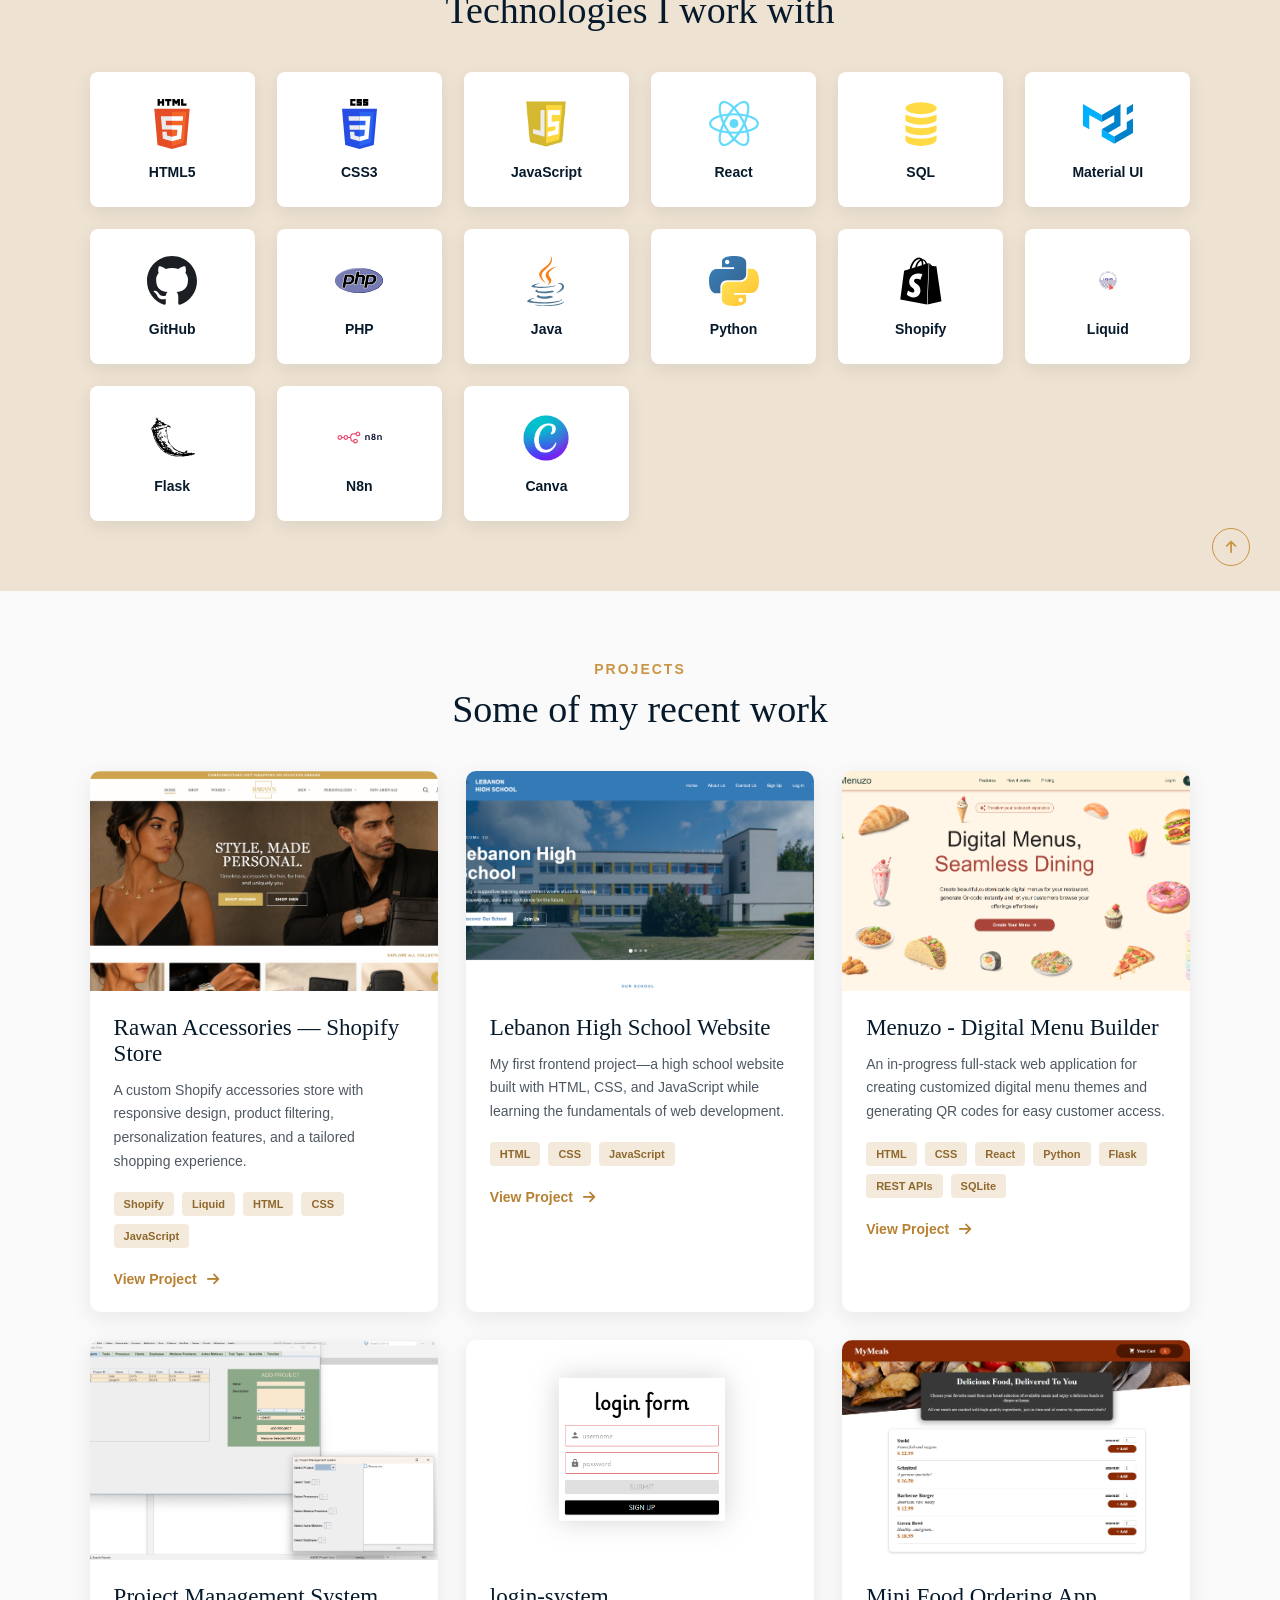
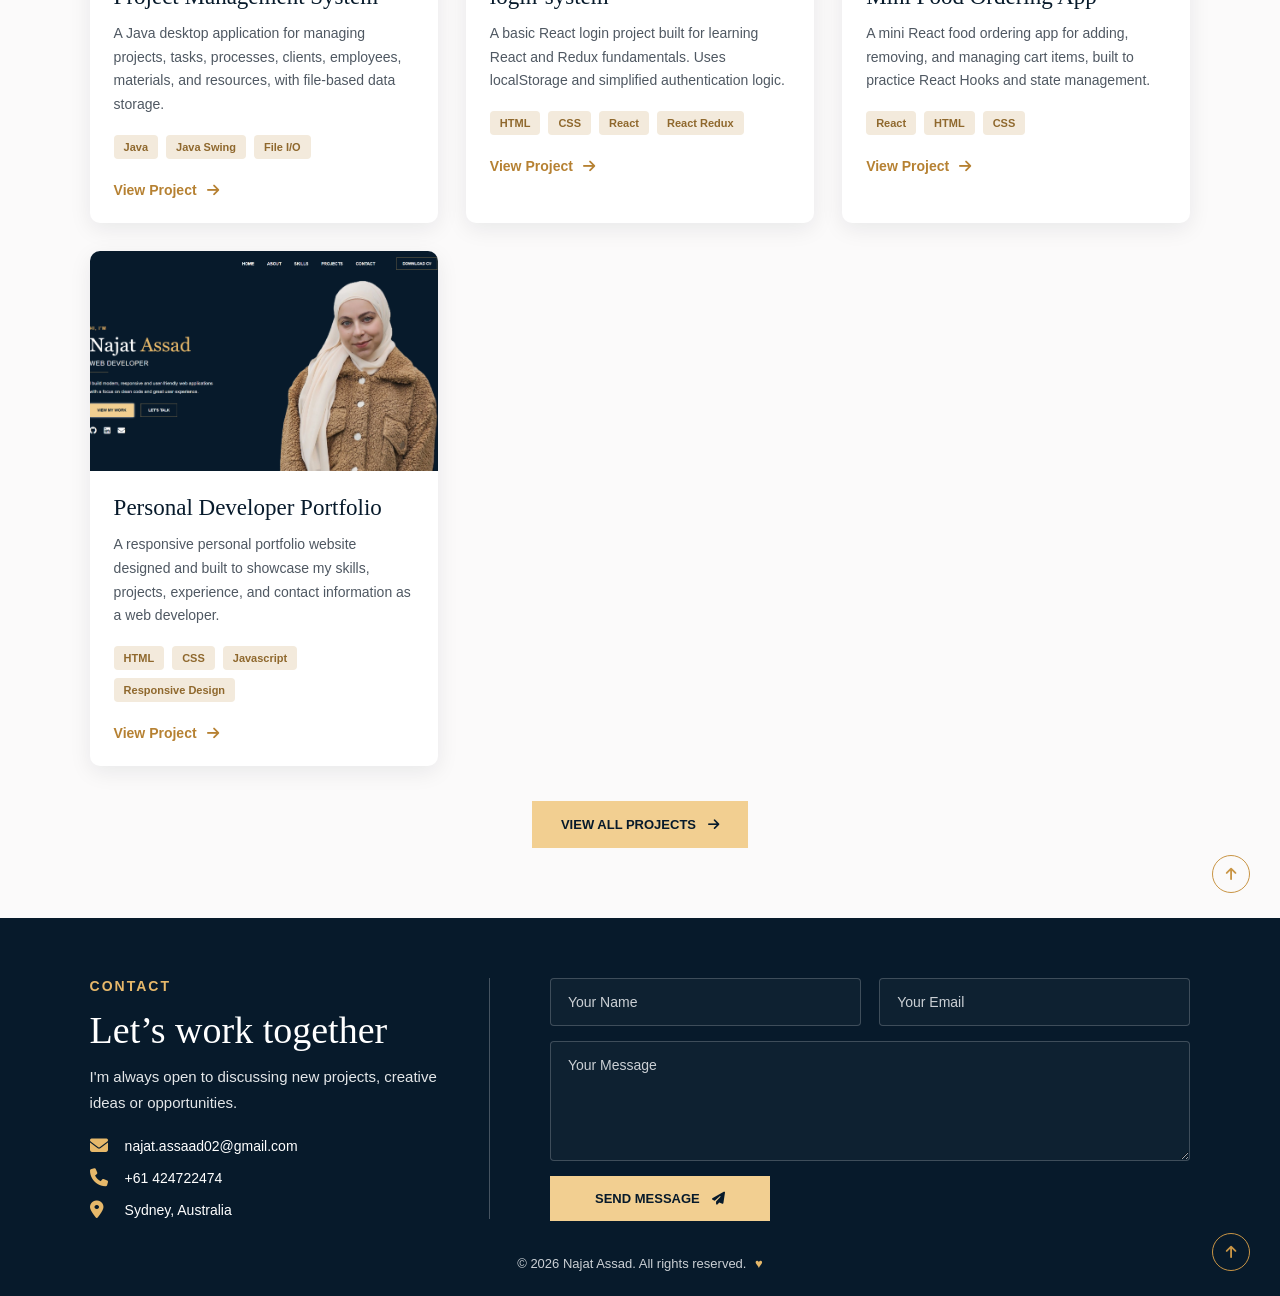
==== commit c4302e5f: "change profile img" ====
--- a/index.html
+++ b/index.html
@@ -89,7 +89,7 @@
             </div>
 
             <div class="hero-image">
-                <img src="assets/images/profile.png" alt="Najat Assad">
+                <img src="assets/images/profile2.png" alt="Najat Assad">
             </div>
 
         </div>
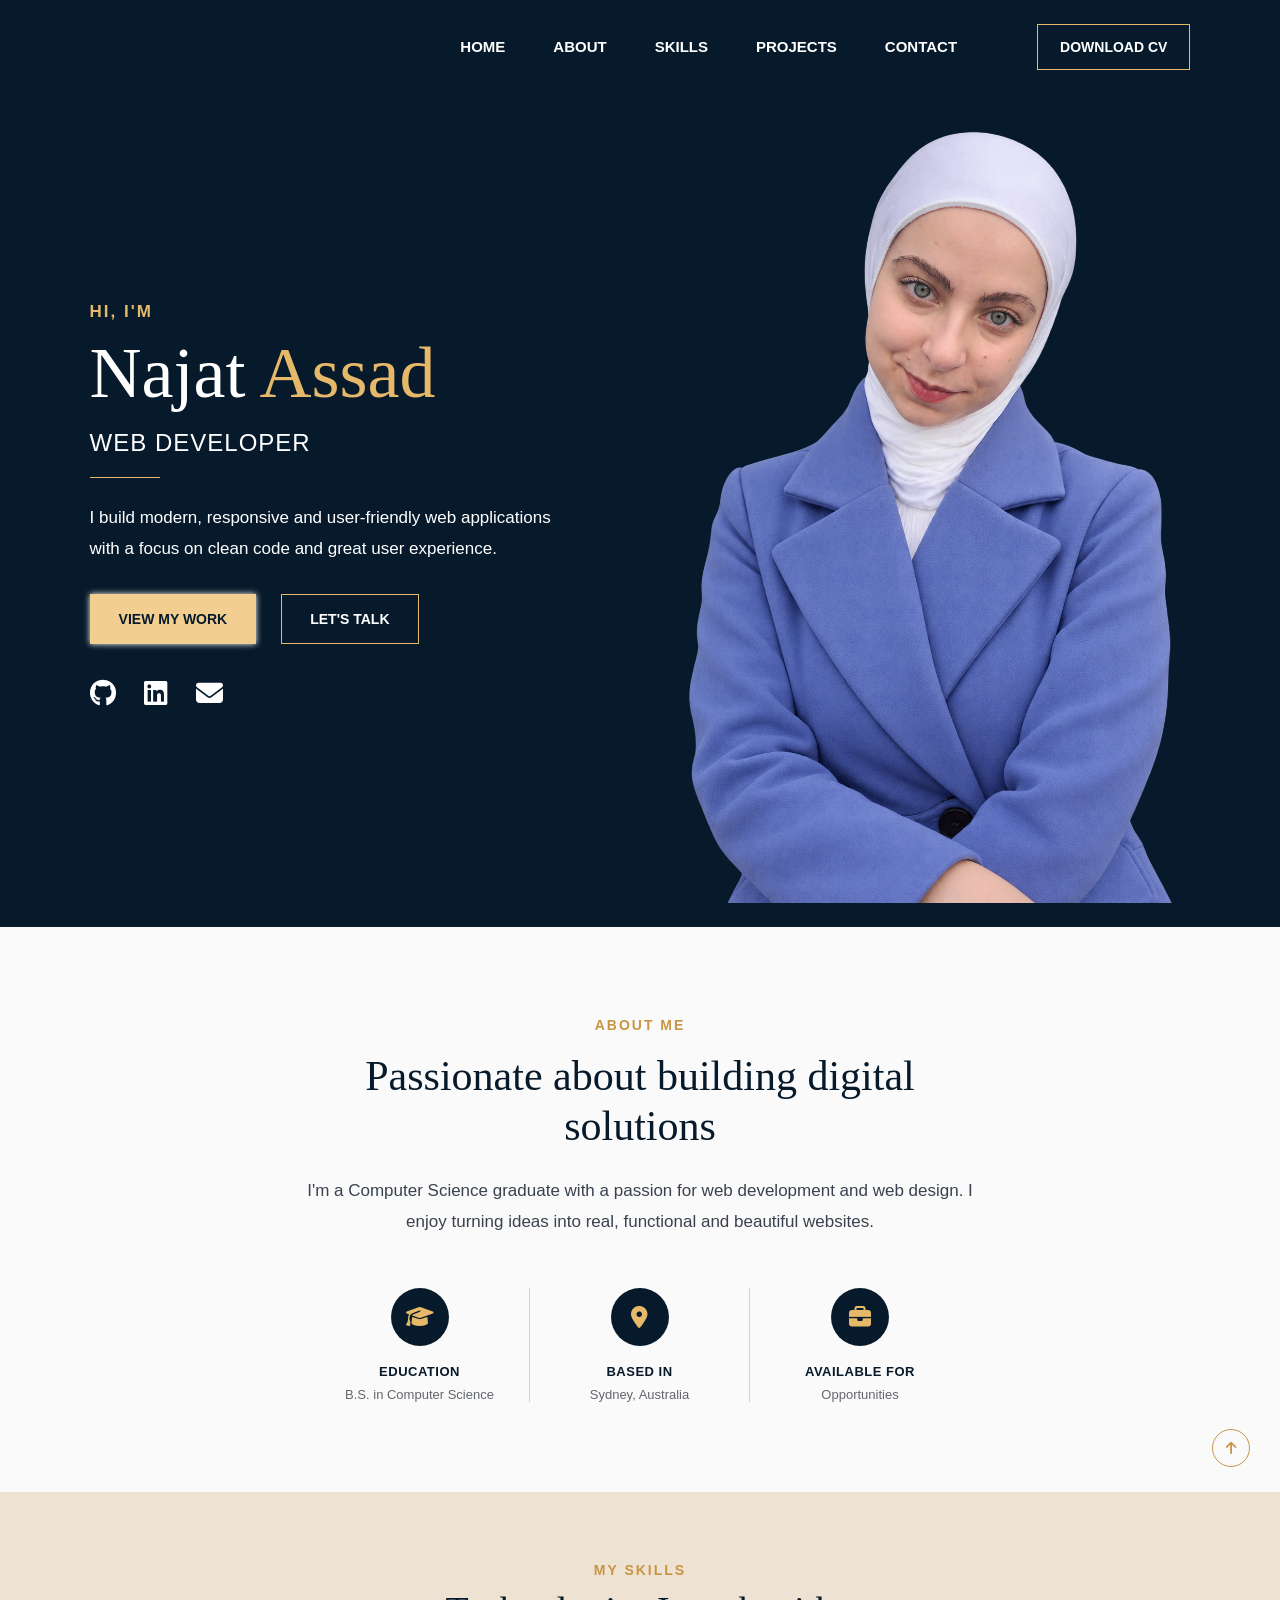
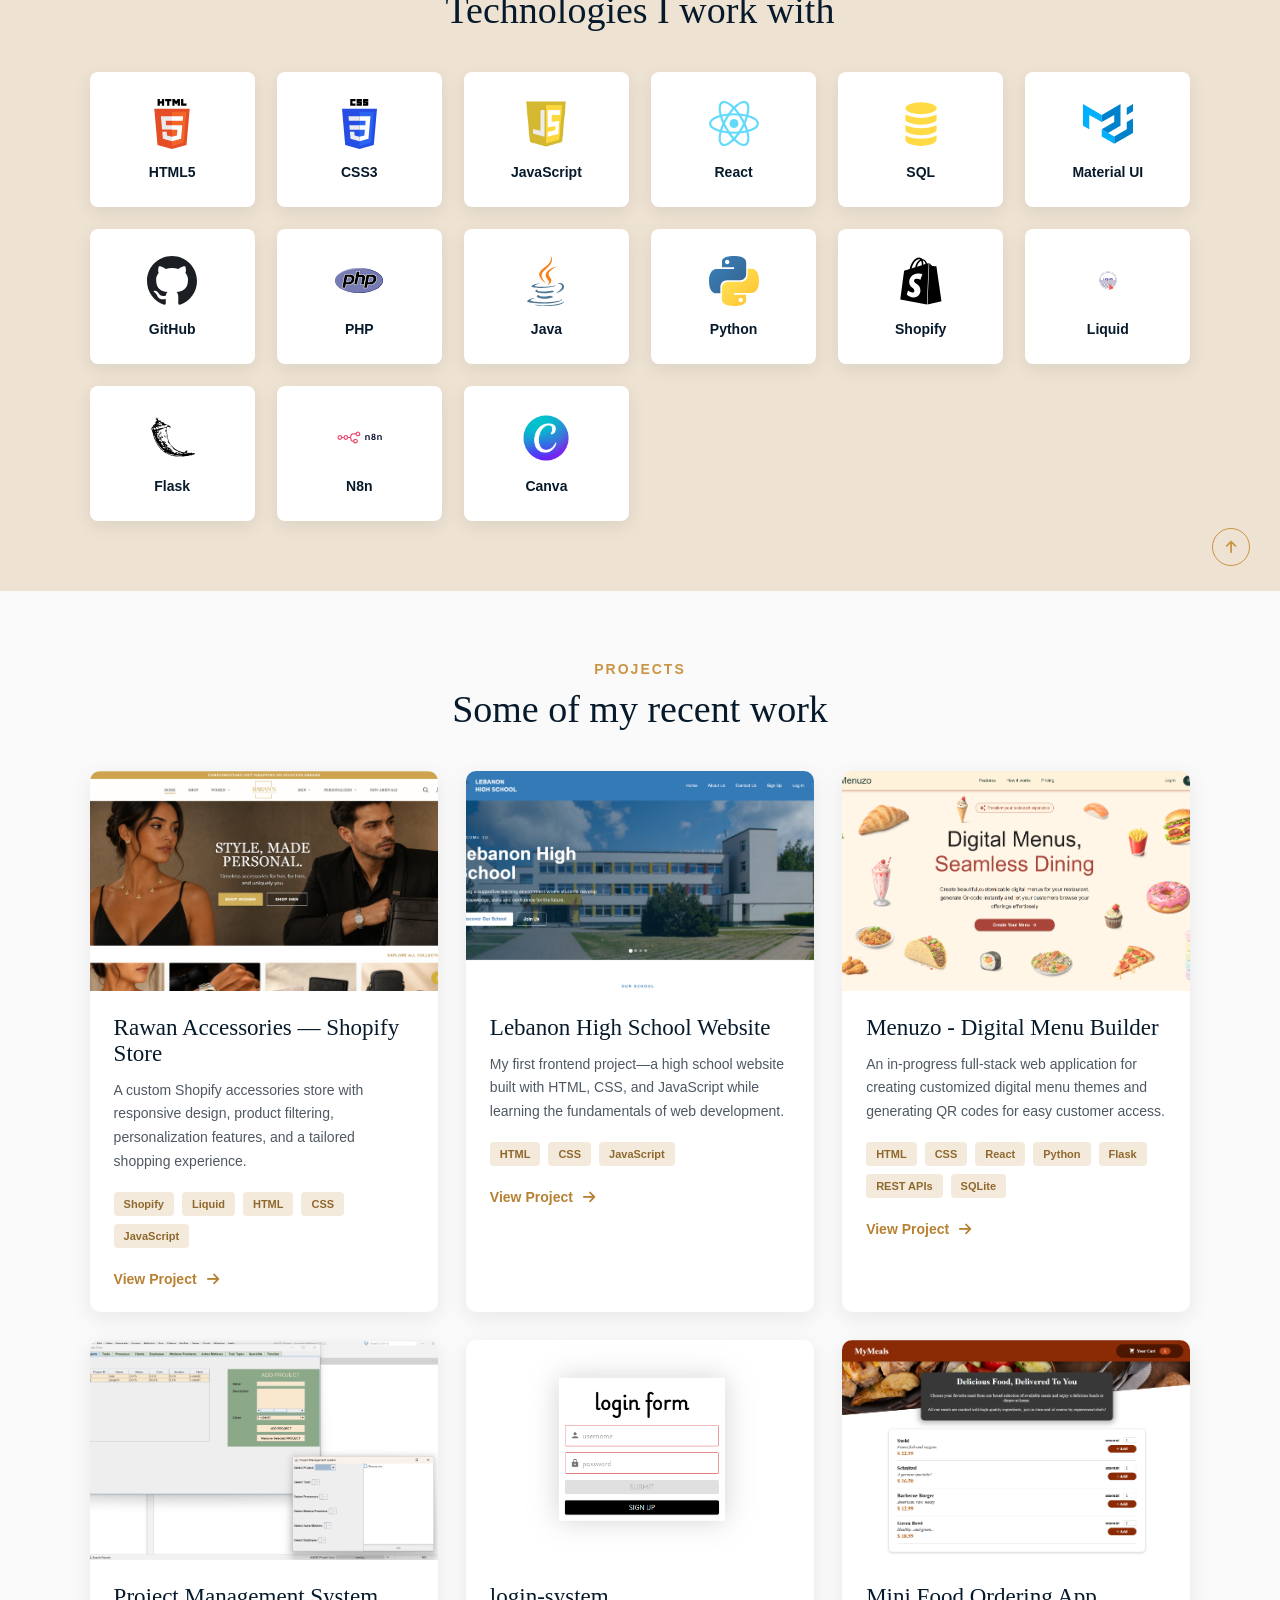
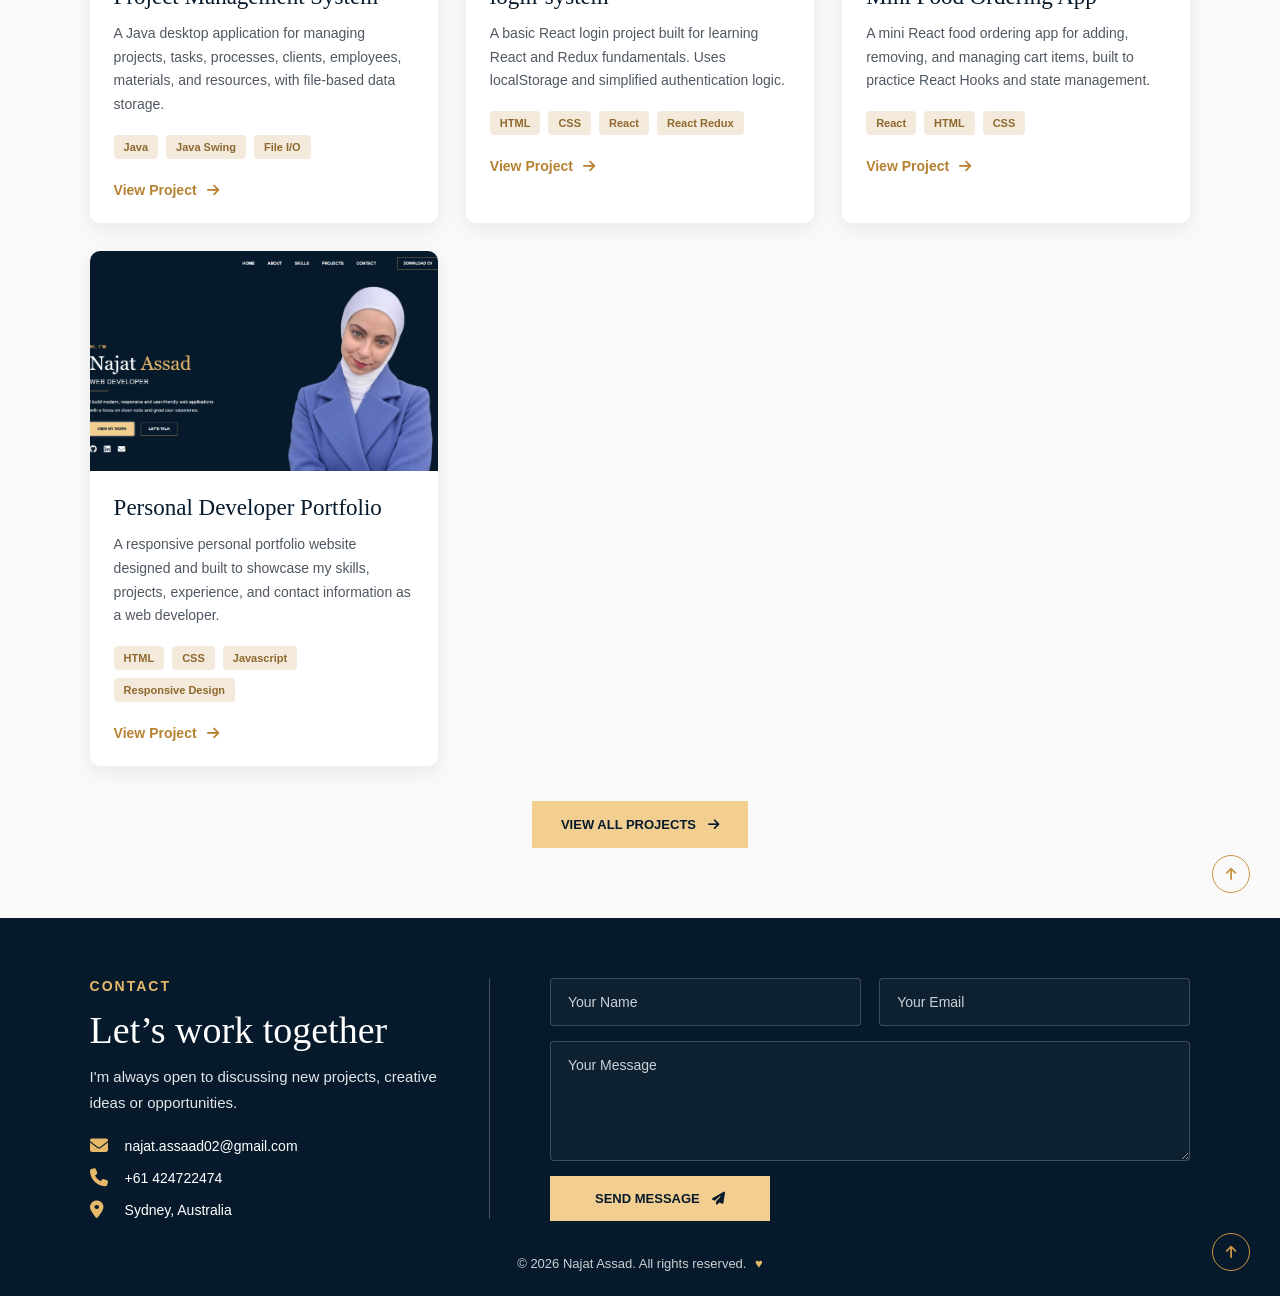
==== commit f4169033: "change img" ====
--- a/index.html
+++ b/index.html
@@ -89,7 +89,7 @@
             </div>
 
             <div class="hero-image">
-                <img src="assets/images/profile2.png" alt="Najat Assad">
+                <img src="assets/images/profile.png" alt="Najat Assad">
             </div>
 
         </div>
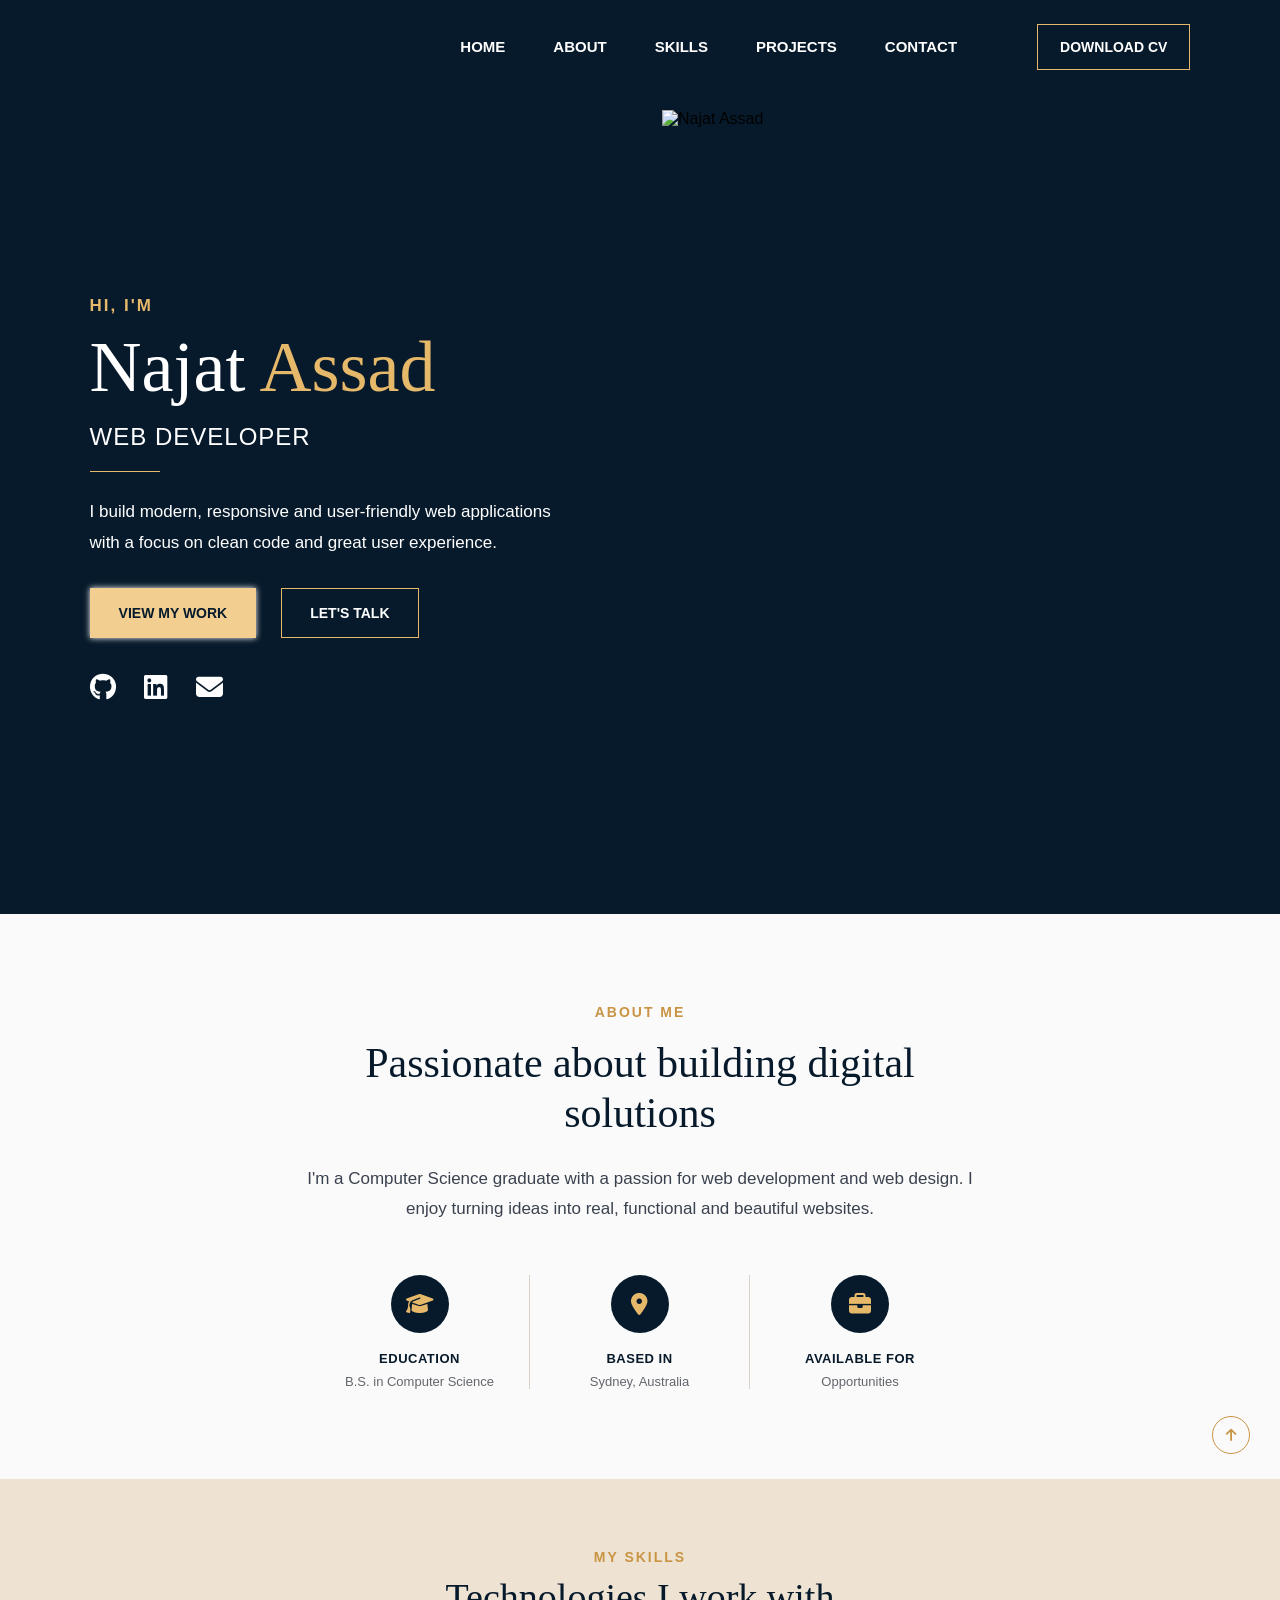
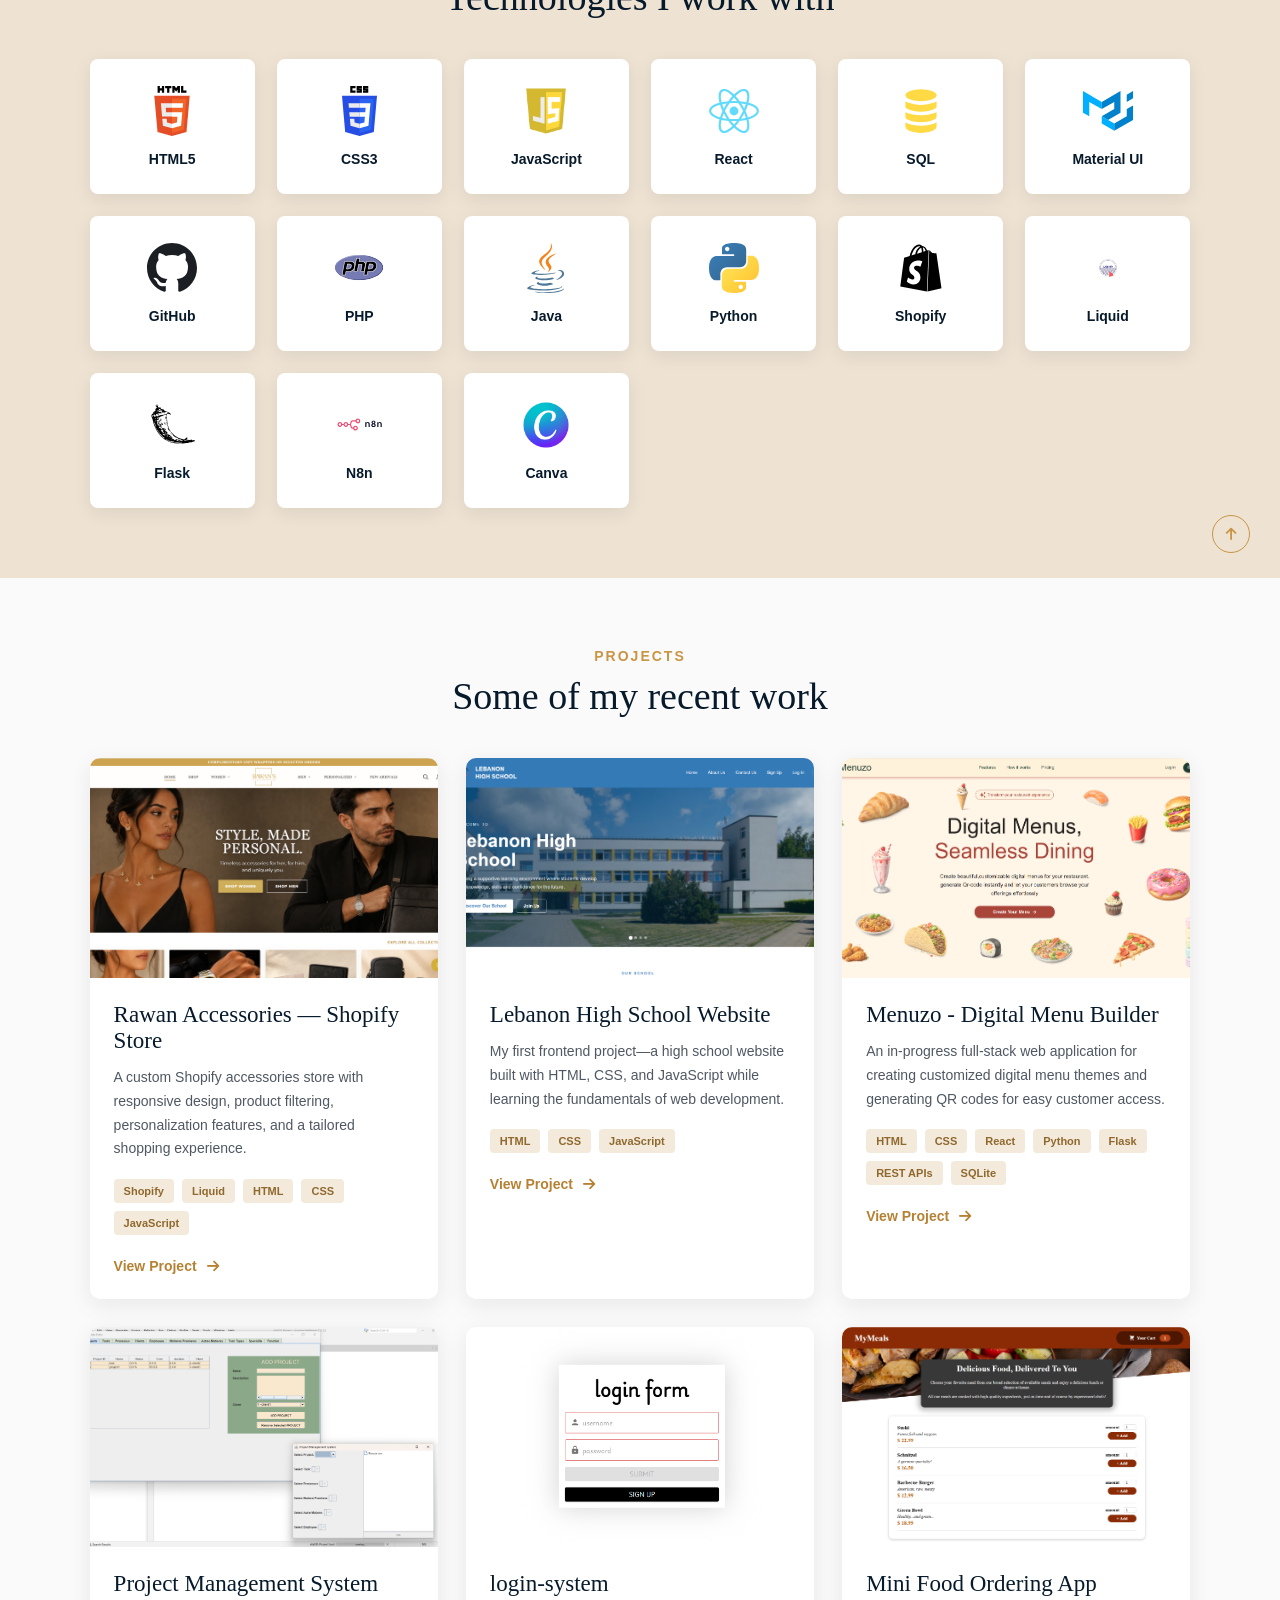
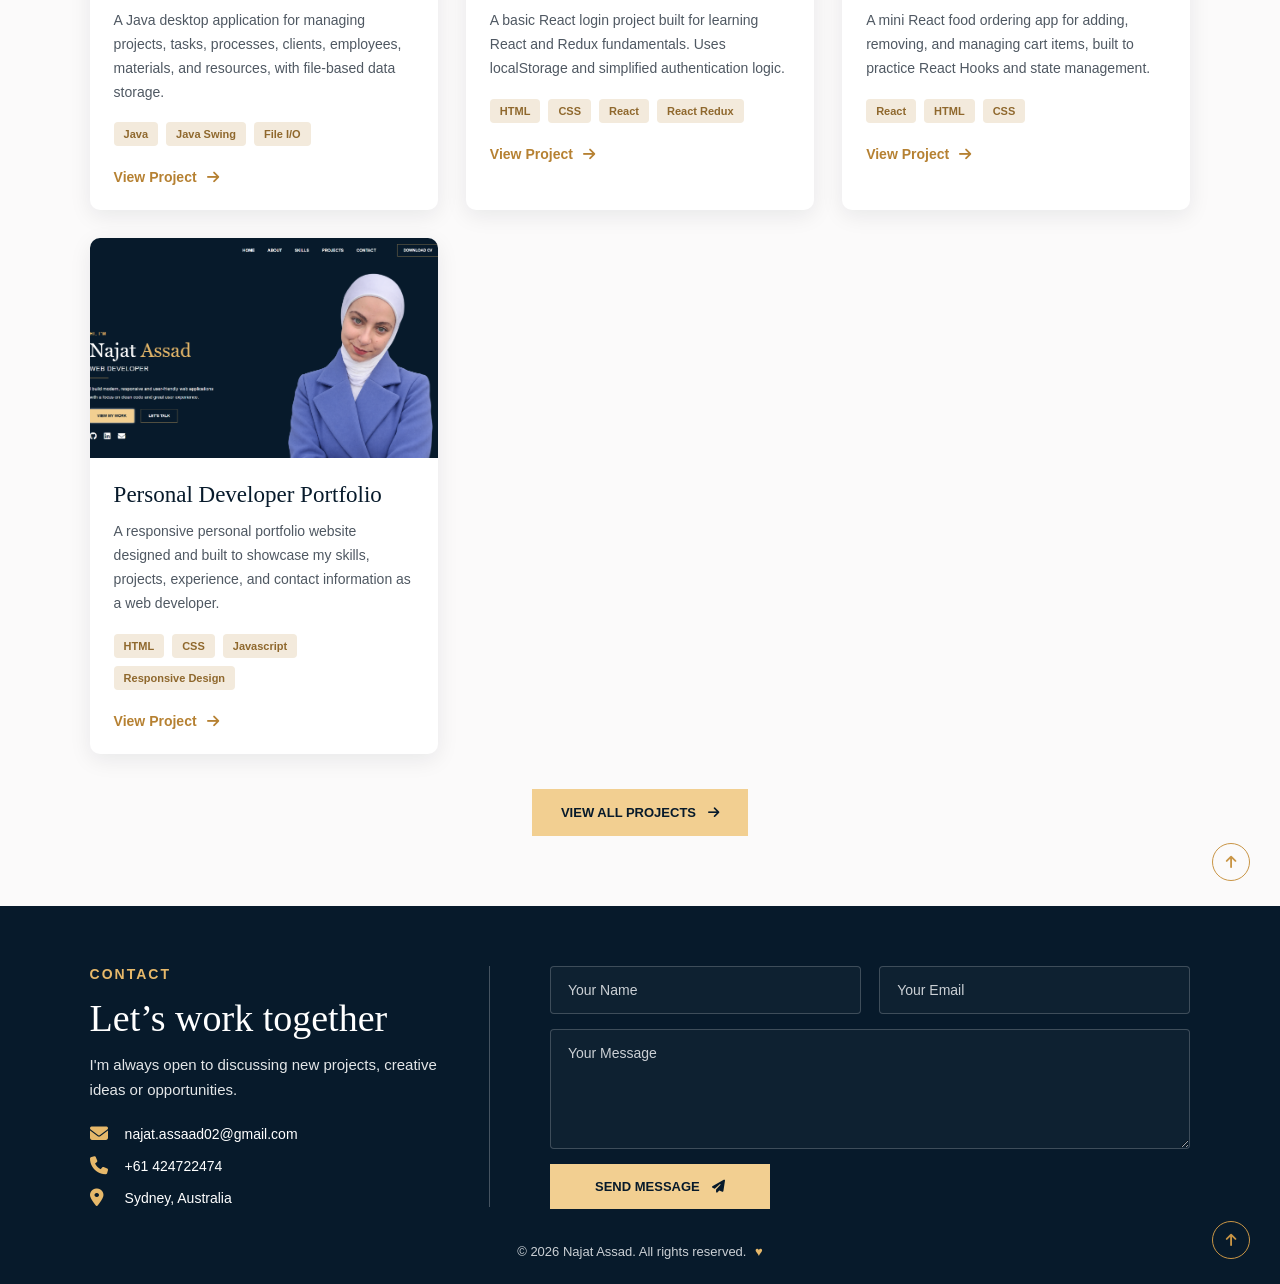
==== commit a4b67b94: "change the image" ====
--- a/index.html
+++ b/index.html
@@ -89,7 +89,7 @@
             </div>
 
             <div class="hero-image">
-                <img src="assets/images/profile.png" alt="Najat Assad">
+                <img src="assets/images/6048485938133929697.png" alt="Najat Assad">
             </div>
 
         </div>
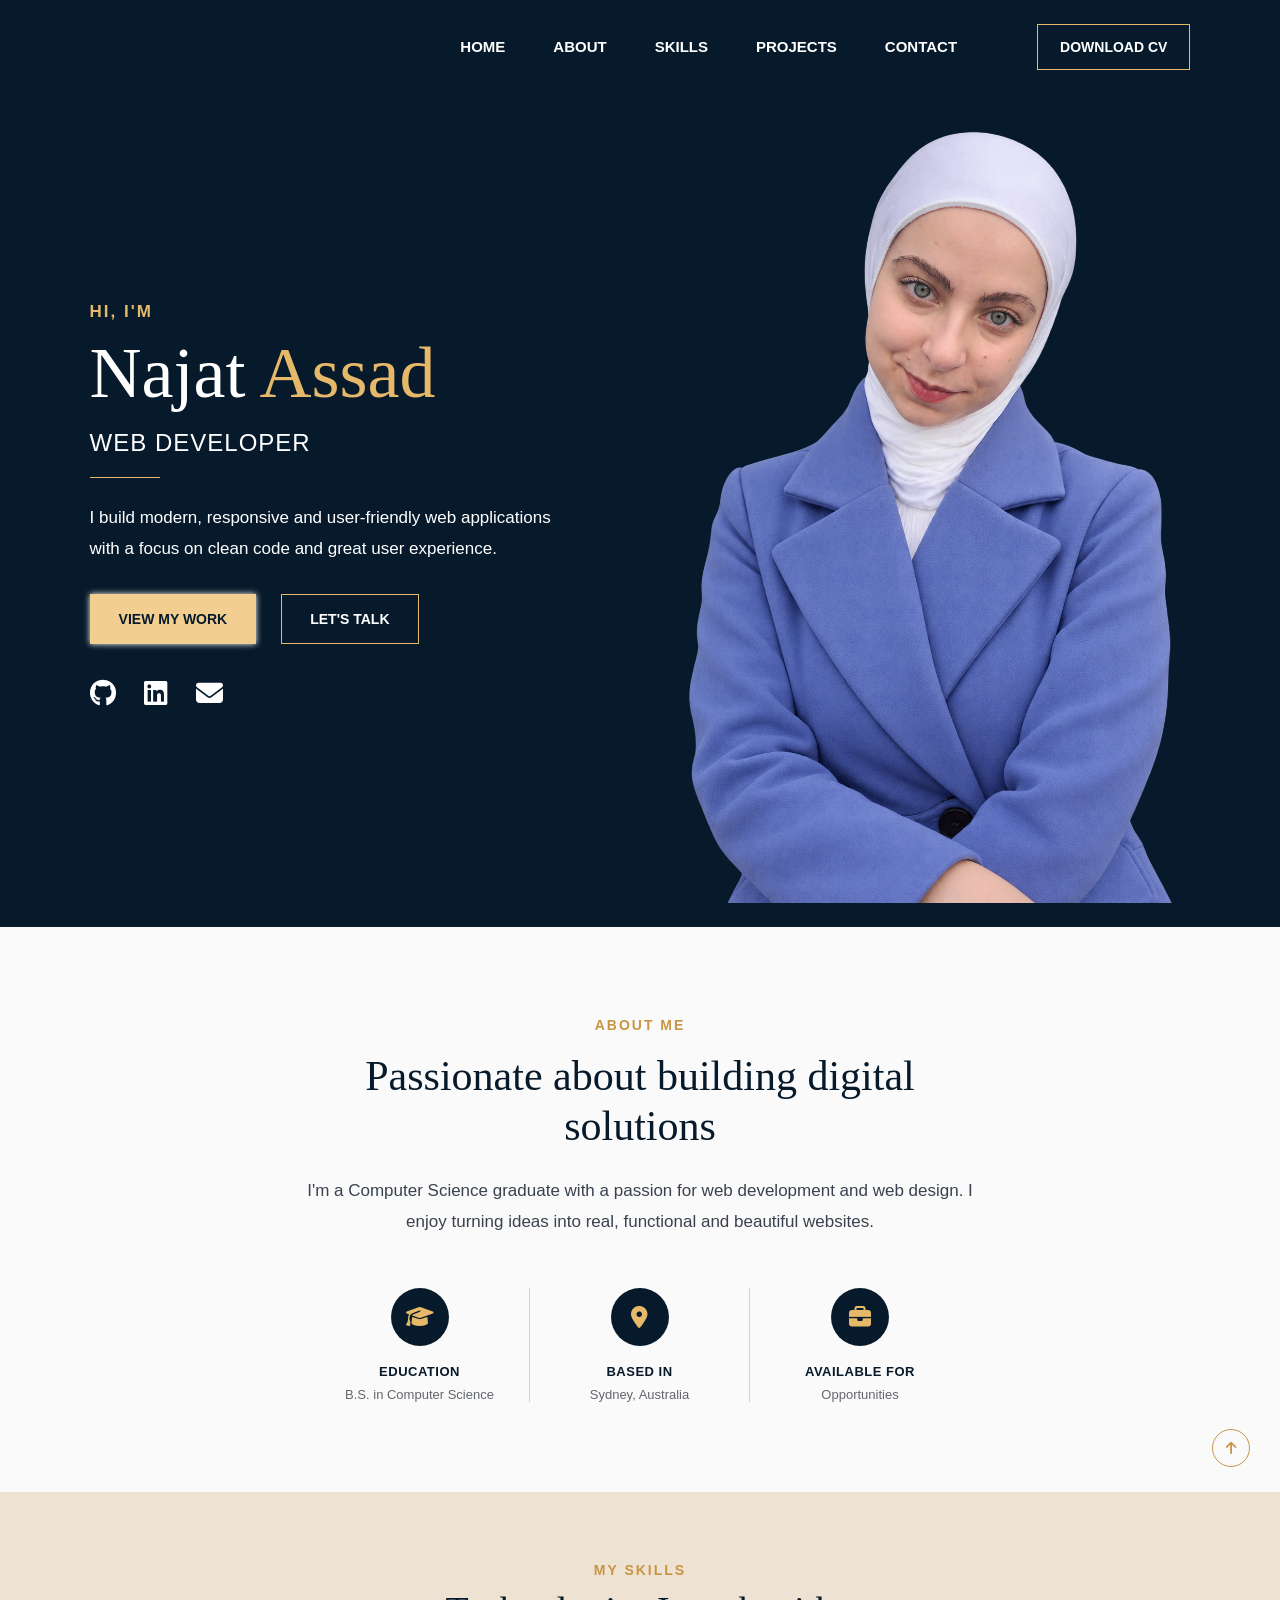
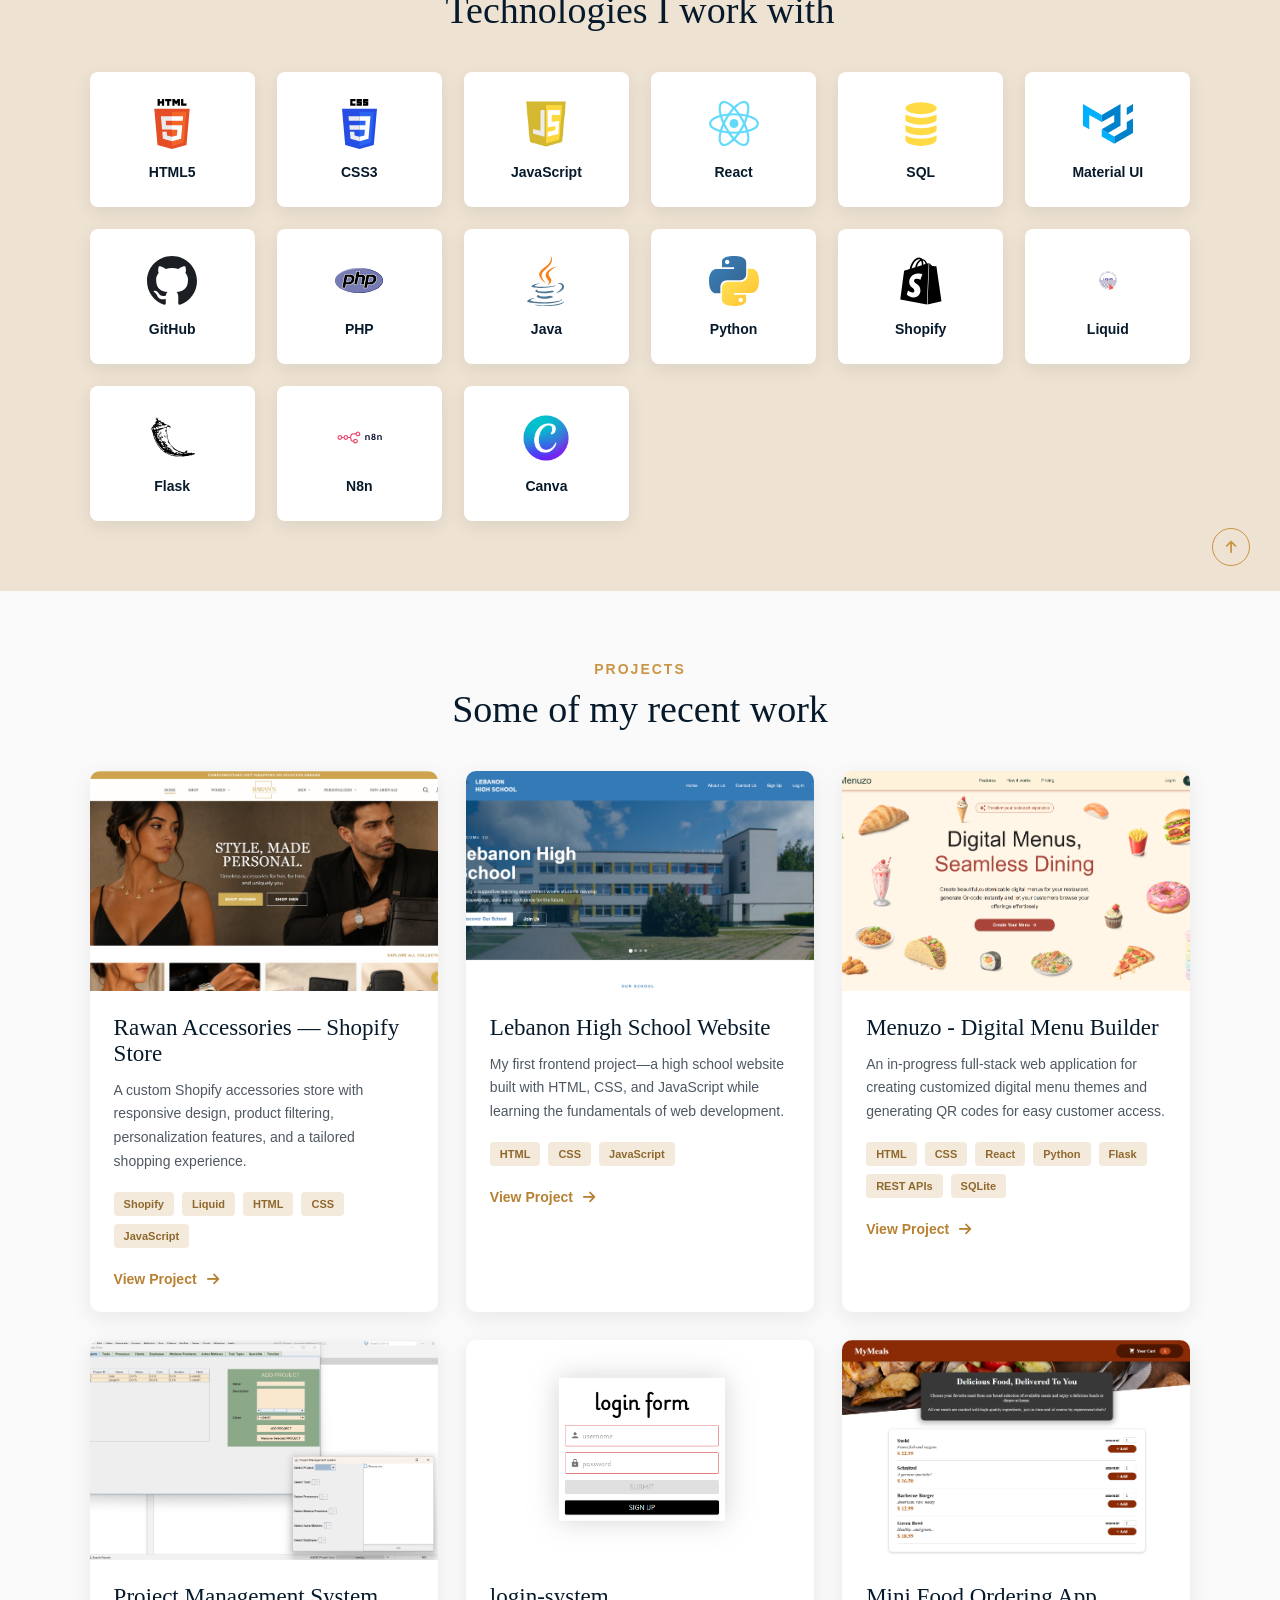
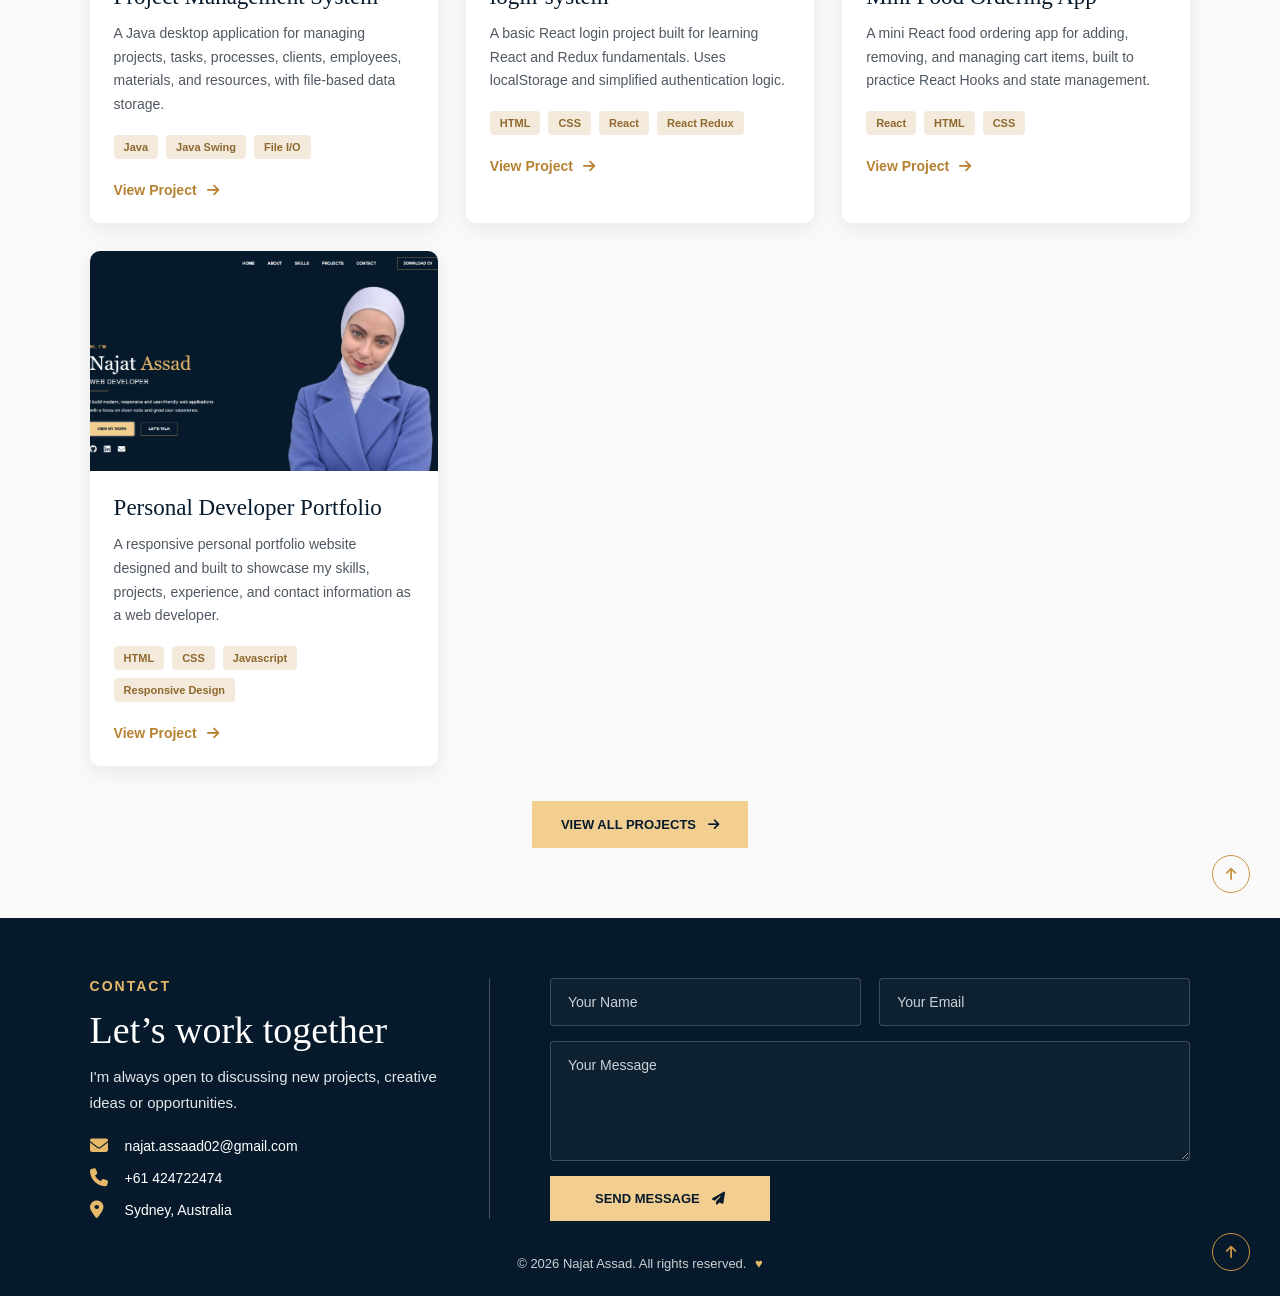
==== commit c77277cb: "change img" ====
--- a/index.html
+++ b/index.html
@@ -89,7 +89,7 @@
             </div>
 
             <div class="hero-image">
-                <img src="assets/images/6048485938133929697.png" alt="Najat Assad">
+                <img src="assets/images/profile.png" alt="Najat Assad">
             </div>
 
         </div>
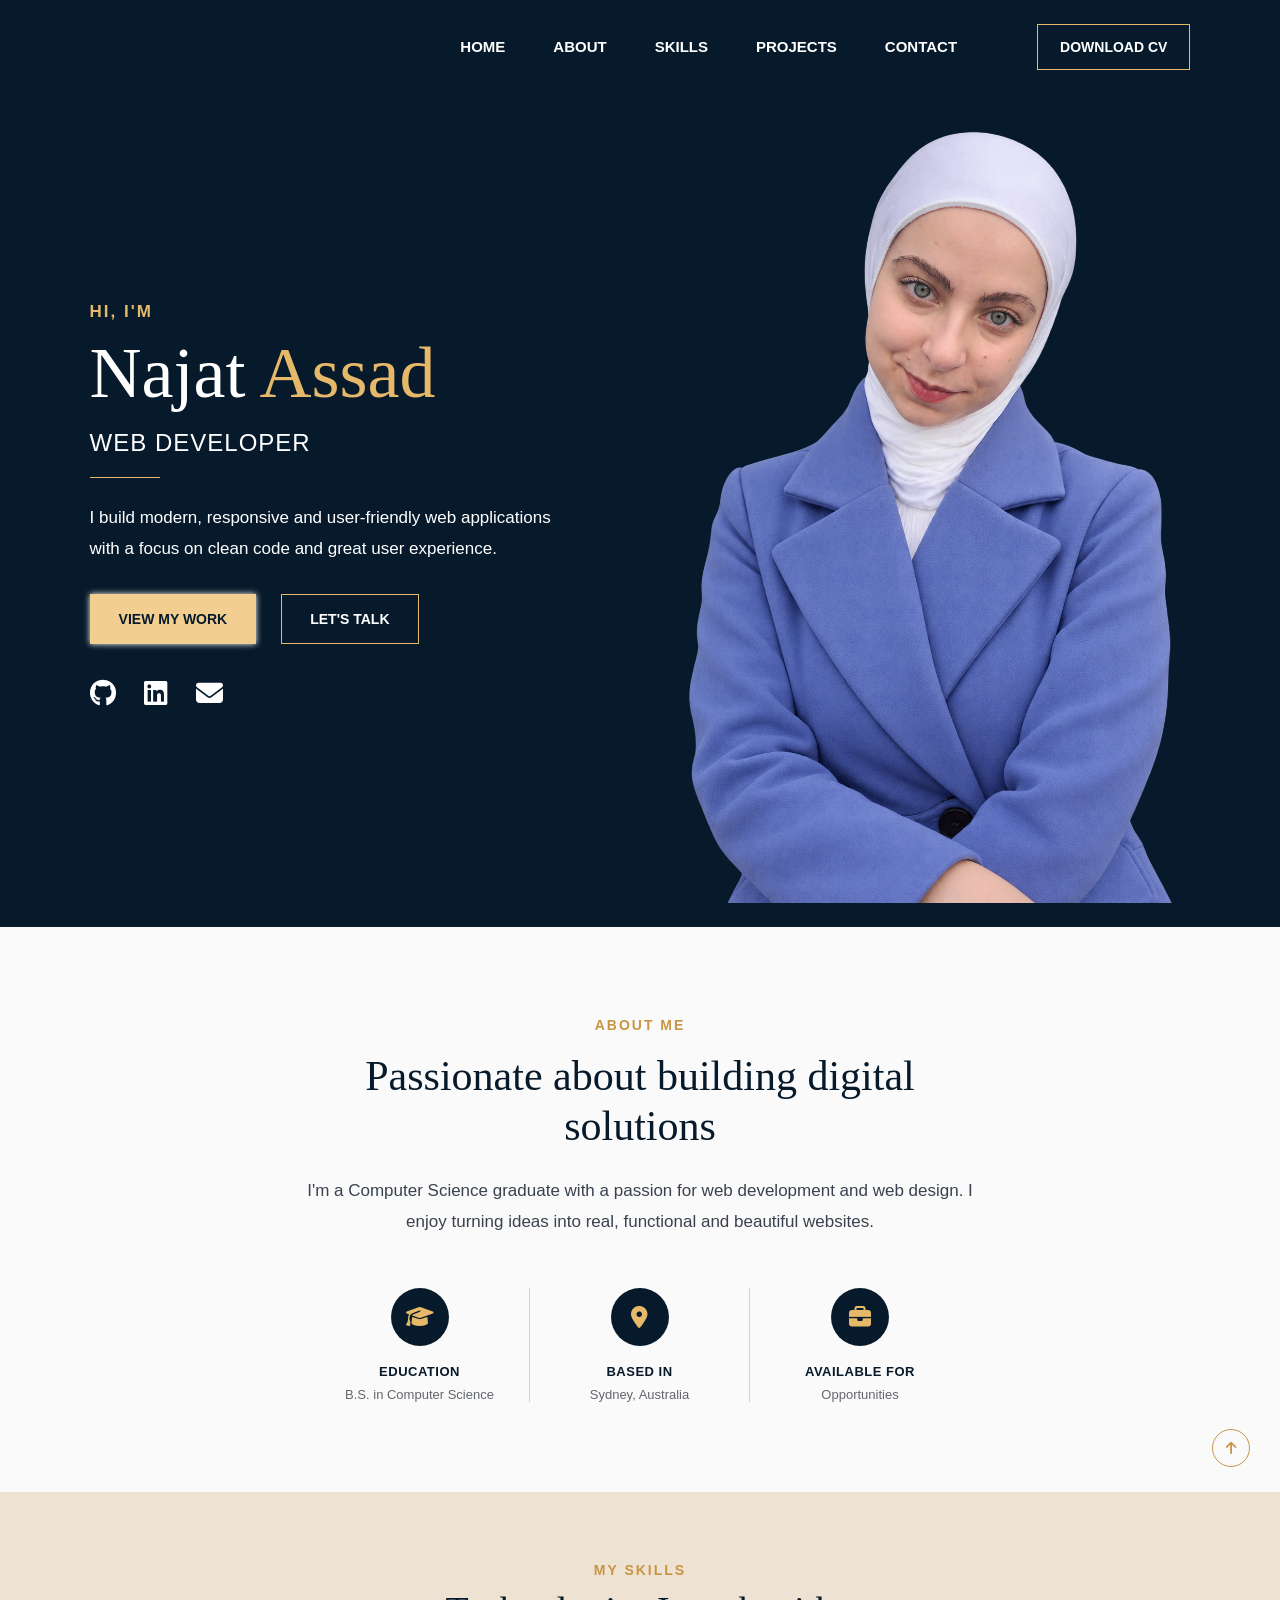
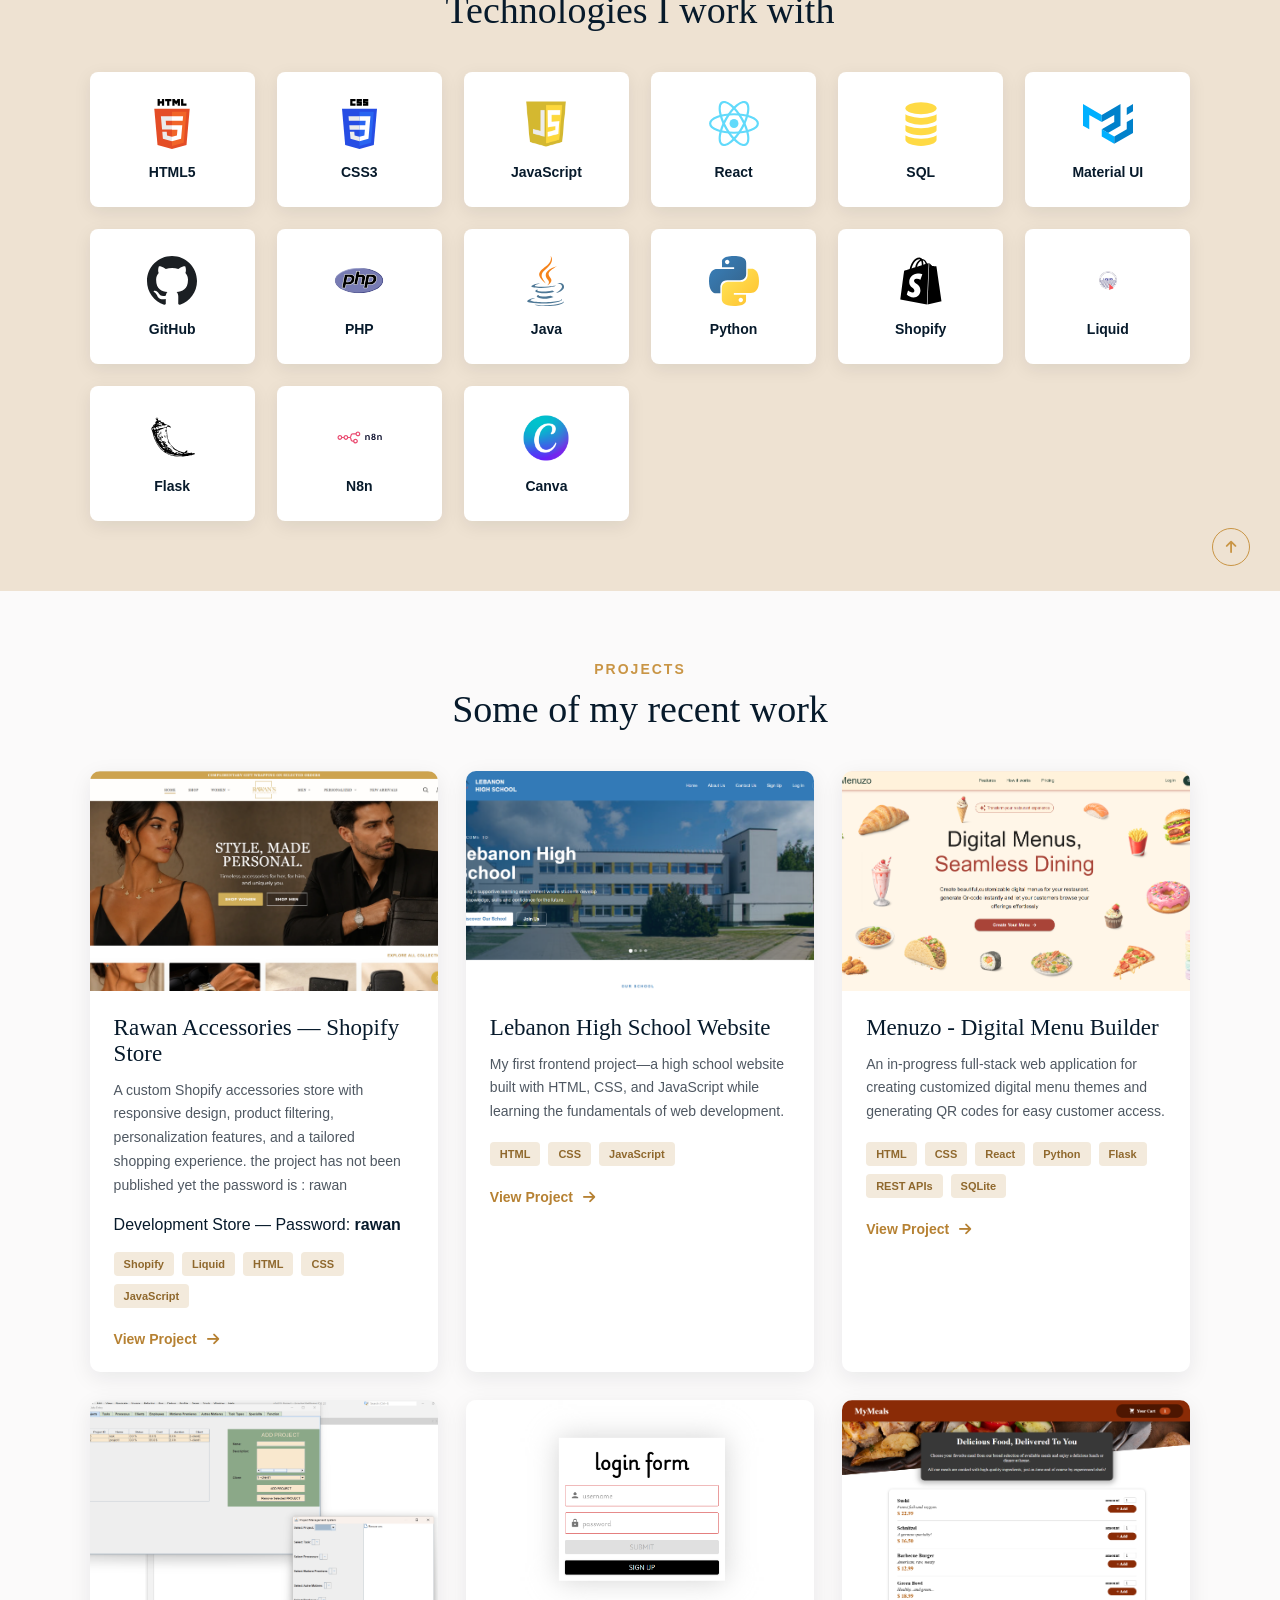
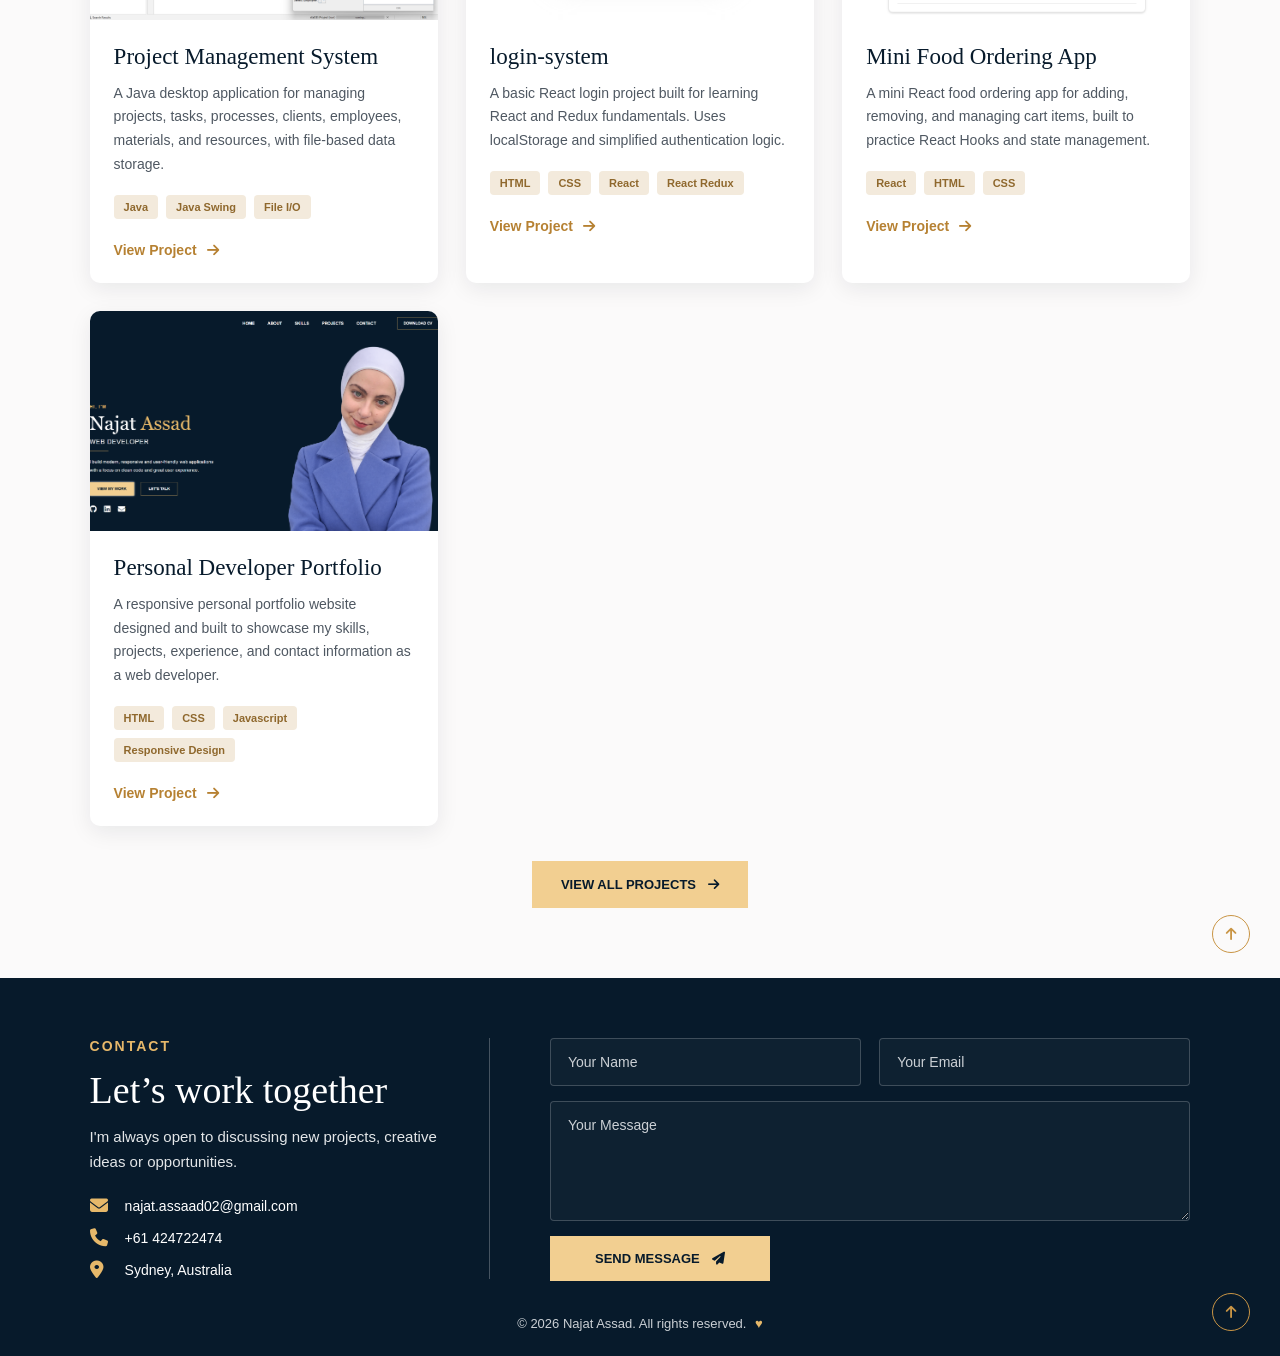
==== commit 66f888c3: "add rawan password" ====
--- a/index.html
+++ b/index.html
@@ -266,7 +266,12 @@
 
                         <p class="project-description">
                             A custom Shopify accessories store with responsive design, product filtering,
-                            personalization features, and a tailored shopping experience.
+                            personalization features, and a tailored shopping experience. the project has not been
+                            published yet the password is : rawan
+                        </p>
+                        <p>
+                            Development Store — Password: <strong>rawan</strong>
+                        </p></br>
                         </p>
 
                         <div class="project-technologies">
